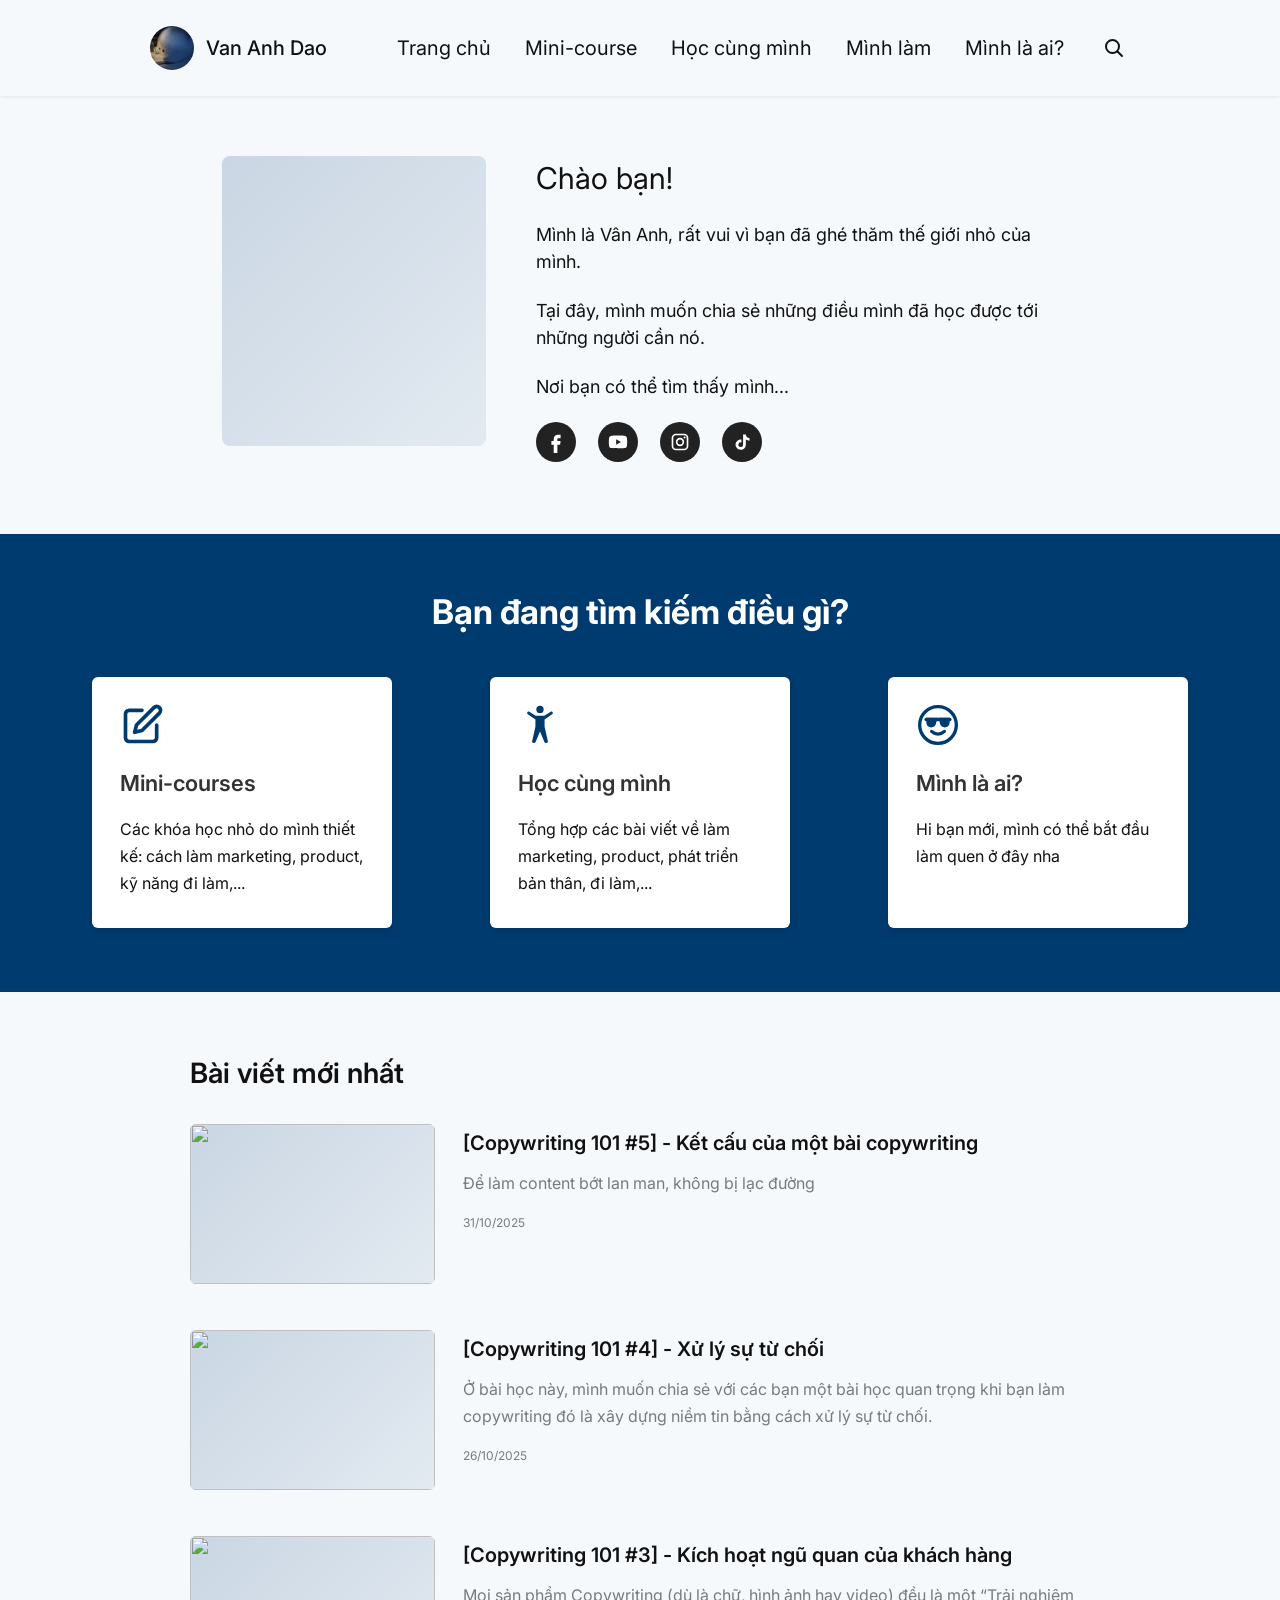
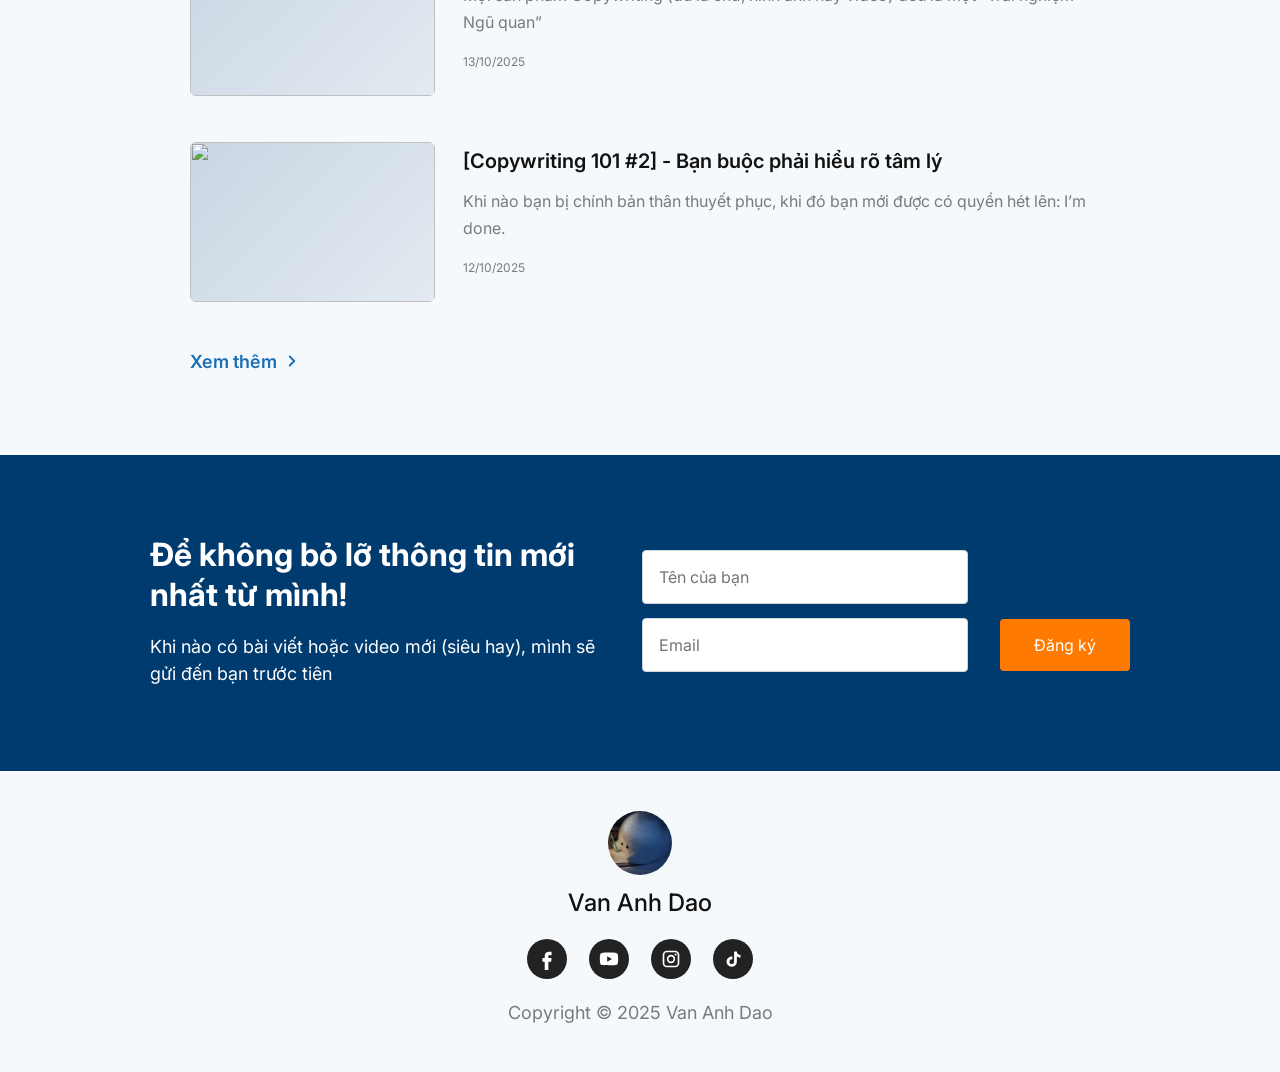
==== index.html @ e07b4c7d "Gắn link Facebook, YouTube, Instagram, TikTok Co-Authored-By: Claude Opus 5.5 <noreply@anthropic.com" ====
<!DOCTYPE html>
<html lang="vi">
<head>
  <meta charset="UTF-8">
  <meta name="viewport" content="width=device-width, initial-scale=1.0">
  <title>Van Anh Dao | Marketing, Product &amp; Copywriting</title>
  <meta name="description" content="Blog của Vân Anh: chia sẻ những điều mình học được về marketing, product, copywriting và phát triển bản thân.">
  <meta name="author" content="Van Anh Dao">
  <link rel="canonical" href="https://vananh2002.vercel.app/">

  <meta property="og:type" content="website">
  <meta property="og:locale" content="vi_VN">
  <meta property="og:site_name" content="Vân Anh">
  <meta property="og:title" content="Van Anh Dao | Marketing, Product &amp; Copywriting">
  <meta property="og:description" content="Blog của Vân Anh: chia sẻ những điều mình học được về marketing, product, copywriting và phát triển bản thân.">
  <meta property="og:url" content="https://vananh2002.vercel.app/">

  <link rel="icon" type="image/png" href="images/favicon.png">
  <link rel="apple-touch-icon" href="images/apple-touch-icon.png">
  <link rel="preconnect" href="https://fonts.googleapis.com">
  <link rel="preconnect" href="https://fonts.gstatic.com" crossorigin>
  <link href="https://fonts.googleapis.com/css2?family=Inter:wght@400;500;600;700&display=swap" rel="stylesheet">
  <link rel="stylesheet" href="styles.css">
  <style>
    /* ---------- Hero ---------- */
    .hero {
      display: flex;
      gap: 50px;
      align-items: flex-start;
      padding-top: 60px;
      padding-bottom: 72px;
    }
    .hero .avatar { flex: 0 0 264px; height: 290px; border-radius: 8px; }
    .hero h1 { font-size: 30px; font-weight: 400; margin: 0 0 20px; }
    .hero p { font-size: 18px; margin: 0 0 22px; max-width: 540px; }

    /* ---------- Bạn đang tìm kiếm điều gì? ---------- */
    .explore { background: var(--navy); color: #fff; padding: 52px 0 64px; }
    .explore h2 { text-align: center; font-size: 34px; font-weight: 700; margin: 0 0 40px; }
    .explore .container { max-width: 1440px; padding: 0 92px; }
    .cards { display: grid; grid-template-columns: repeat(3, 1fr); gap: 98px; }
    .card {
      background: var(--white);
      color: var(--text);
      border-radius: 6px;
      padding: 26px 28px 30px;
      box-shadow: 0 2px 8px rgba(0, 0, 0, 0.15);
      transition: transform 0.2s, box-shadow 0.2s;
    }
    .card:hover { transform: translateY(-4px); box-shadow: 0 8px 20px rgba(0, 0, 0, 0.25); }
    .card svg { color: var(--navy); }
    .card h3 { font-size: 22px; font-weight: 600; margin: 14px 0 16px; color: #333; }
    .card p { font-size: 16px; line-height: 1.7; margin: 0; }

    /* ---------- Bài viết mới nhất ---------- */
    .posts { padding: 60px 0 80px; }
    .posts h2 { font-size: 28px; font-weight: 600; margin: 0 0 30px; }

    @media (max-width: 1100px) {
      .explore .container { padding: 0 32px; }
      .cards { gap: 28px; }
    }
    @media (max-width: 860px) {
      .hero { flex-direction: column; gap: 28px; padding-top: 36px; }
      .hero .avatar { flex: none; width: 100%; max-width: 320px; height: 340px; }
      .cards { grid-template-columns: 1fr; }
      .explore h2 { font-size: 26px; }
    }
    @media (max-width: 480px) {
      .explore .container { padding-left: 16px; padding-right: 16px; }
    }
  </style>
</head>
<body>
  <!-- Icon dùng chung -->
  <svg width="0" height="0" style="position:absolute" aria-hidden="true">
    <symbol id="i-facebook" viewBox="0 0 24 24"><path fill="currentColor" d="M14 8h3V4h-3c-2.8 0-4.5 1.8-4.5 4.6V11H7v4h2.5v9h4v-9h3l.5-4h-3.5V8.8c0-.5.3-.8.5-.8z"/></symbol>
    <symbol id="i-youtube" viewBox="0 0 24 24"><path fill="currentColor" d="M21.6 7.2a2.5 2.5 0 0 0-1.8-1.8C18.2 5 12 5 12 5s-6.2 0-7.8.4A2.5 2.5 0 0 0 2.4 7.2 26 26 0 0 0 2 12a26 26 0 0 0 .4 4.8 2.5 2.5 0 0 0 1.8 1.8C5.8 19 12 19 12 19s6.2 0 7.8-.4a2.5 2.5 0 0 0 1.8-1.8A26 26 0 0 0 22 12a26 26 0 0 0-.4-4.8zM10 15V9l5.2 3L10 15z"/></symbol>
    <symbol id="i-instagram" viewBox="0 0 24 24"><path fill="none" stroke="currentColor" stroke-width="2" d="M7 3h10a4 4 0 0 1 4 4v10a4 4 0 0 1-4 4H7a4 4 0 0 1-4-4V7a4 4 0 0 1 4-4z"/><circle cx="12" cy="12" r="4" fill="none" stroke="currentColor" stroke-width="2"/><circle cx="17.5" cy="6.5" r="1.2" fill="currentColor"/></symbol>
    <symbol id="i-tiktok" viewBox="0 0 24 24"><path fill="currentColor" d="M16.6 3h-3.3v12.2a2.8 2.8 0 1 1-2-2.7V9.1a6.2 6.2 0 1 0 5.3 6.1V9a7.8 7.8 0 0 0 4.4 1.4V7.1A4.4 4.4 0 0 1 16.6 3z"/></symbol>
  </svg>

  <header class="site-header">
    <div class="container wide">
      <a class="logo" href="/"><img src="images/logo.jpg" alt="" width="44" height="44">Van Anh Dao</a>
      <button class="icon-btn menu-btn" aria-label="Mở menu" aria-expanded="false" aria-controls="nav">
        <svg width="26" height="26" viewBox="0 0 24 24" fill="none" stroke="currentColor" stroke-width="2" stroke-linecap="round"><path d="M4 6h16M4 12h16M4 18h16"/></svg>
      </button>
      <nav class="nav" id="nav">
        <a href="/">Trang chủ</a>
        <a href="/mini-course">Mini-course</a>
        <a href="/hoc-cung-minh">Học cùng mình</a>
        <a href="/minh-lam">Mình làm</a>
        <a href="/gioi-thieu">Mình là ai?</a>
        <button class="icon-btn" aria-label="Tìm kiếm">
          <svg width="24" height="24" viewBox="0 0 24 24" fill="none" stroke="currentColor" stroke-width="2" stroke-linecap="round"><circle cx="10.5" cy="10.5" r="6.5"/><path d="m20 20-4.5-4.5"/></svg>
        </button>
      </nav>
    </div>
  </header>

  <main>
    <section class="hero narrow">
      <div class="avatar ph" role="img" aria-label="Ảnh Vân Anh"></div>
      <div>
        <h1>Chào bạn!</h1>
        <p>Mình là Vân Anh, rất vui vì bạn đã ghé thăm thế giới nhỏ của mình.</p>
        <p>Tại đây, mình muốn chia sẻ những điều mình đã học được tới những người cần nó.</p>
        <p>Nơi bạn có thể tìm thấy mình...</p>
        <div class="socials">
          <a href="https://www.facebook.com/va.storii/" target="_blank" rel="noopener" aria-label="Facebook"><svg width="22" height="22"><use href="#i-facebook"/></svg></a>
          <a href="https://www.youtube.com/@vanh.da0" target="_blank" rel="noopener" aria-label="YouTube"><svg width="22" height="22"><use href="#i-youtube"/></svg></a>
          <a href="https://www.instagram.com/va.storii/" target="_blank" rel="noopener" aria-label="Instagram"><svg width="20" height="20"><use href="#i-instagram"/></svg></a>
          <a href="https://www.tiktok.com/@va.storii" target="_blank" rel="noopener" aria-label="TikTok"><svg width="20" height="20"><use href="#i-tiktok"/></svg></a>
        </div>
      </div>
    </section>

    <section class="explore" id="bat-dau">
      <div class="container">
        <h2>Bạn đang tìm kiếm điều gì?</h2>
        <div class="cards">
          <a class="card reveal" href="/mini-course">
            <svg width="44" height="44" viewBox="0 0 24 24" fill="none" stroke="currentColor" stroke-width="2" stroke-linecap="round" stroke-linejoin="round"><path d="M12 4H5a2 2 0 0 0-2 2v13a2 2 0 0 0 2 2h13a2 2 0 0 0 2-2v-7"/><path d="M18.5 2.5a2.1 2.1 0 0 1 3 3L12 15l-4 1 1-4 9.5-9.5z"/></svg>
            <h3>Mini-courses</h3>
            <p>Các khóa học nhỏ do mình thiết kế: cách làm marketing, product, kỹ năng đi làm,...</p>
          </a>
          <a class="card reveal" href="/hoc-cung-minh">
            <svg width="44" height="44" viewBox="0 0 24 24" fill="currentColor"><circle cx="12" cy="3.5" r="2"/><path d="M5 5.5c0-.6.6-1 1.1-.7l3.6 2.2h4.6l3.6-2.2c.5-.3 1.1.1 1.1.7 0 .3-.1.5-.4.7L14.5 9v4l1.8 7.8a1 1 0 0 1-1.9.5L12 15.5l-2.4 5.8a1 1 0 0 1-1.9-.5L9.5 13V9L5.4 6.2a.8.8 0 0 1-.4-.7z"/></svg>
            <h3>Học cùng mình</h3>
            <p>Tổng hợp các bài viết về làm marketing, product, phát triển bản thân, đi làm,...</p>
          </a>
          <a class="card reveal" href="/gioi-thieu">
            <svg width="44" height="44" viewBox="0 0 24 24" fill="none" stroke="currentColor" stroke-width="1.8" stroke-linecap="round"><circle cx="12" cy="12" r="10"/><path d="M5.5 9h13"/><path fill="currentColor" d="M6.5 9h4l-.5 2.2a1.8 1.8 0 0 1-3.4 0L6.5 9zm7 0h4l-.1 2.2a1.8 1.8 0 0 1-3.4 0L13.5 9z"/><path d="M8.5 15.5a5 5 0 0 0 7 0"/></svg>
            <h3>Mình là ai?</h3>
            <p>Hi bạn mới, mình có thể bắt đầu làm quen ở đây nha</p>
          </a>
        </div>
      </div>
    </section>

    <section class="posts narrow" id="bai-viet">
      <h2>Bài viết mới nhất</h2>

      <div id="latest"></div>

      <a class="more" href="/hoc-cung-minh">
        Xem thêm
        <svg width="18" height="18" viewBox="0 0 24 24" fill="none" stroke="currentColor" stroke-width="2.5" stroke-linecap="round" stroke-linejoin="round"><path d="m9 6 6 6-6 6"/></svg>
      </a>
    </section>

    <section class="subscribe">
      <div class="container wide">
        <div>
          <h2>Để không bỏ lỡ thông tin mới nhất từ mình!</h2>
          <p>Khi nào có bài viết hoặc video mới (siêu hay), mình sẽ gửi đến bạn trước tiên</p>
        </div>
        <form>
          <input type="text" name="name" placeholder="Tên của bạn" aria-label="Tên của bạn" required>
          <input type="email" name="email" placeholder="Email" aria-label="Email" required>
          <button type="submit">Đăng ký</button>
        </form>
      </div>
    </section>
  </main>

  <footer class="site-footer">
    <a class="logo" href="/"><img src="images/logo.jpg" alt="" width="44" height="44">Van Anh Dao</a>
    <div class="socials">
      <a href="https://www.facebook.com/va.storii/" target="_blank" rel="noopener" aria-label="Facebook"><svg width="22" height="22"><use href="#i-facebook"/></svg></a>
      <a href="https://www.youtube.com/@vanh.da0" target="_blank" rel="noopener" aria-label="YouTube"><svg width="22" height="22"><use href="#i-youtube"/></svg></a>
      <a href="https://www.instagram.com/va.storii/" target="_blank" rel="noopener" aria-label="Instagram"><svg width="20" height="20"><use href="#i-instagram"/></svg></a>
      <a href="https://www.tiktok.com/@va.storii" target="_blank" rel="noopener" aria-label="TikTok"><svg width="20" height="20"><use href="#i-tiktok"/></svg></a>
    </div>
    <small>Copyright © 2025 Van Anh Dao</small>
  </footer>

  <script src="posts.js"></script>
  <script src="site.js"></script>
  <script>
    loadPosts().then((posts) => {
      document.getElementById('latest').innerHTML = latestPosts(posts).slice(0, 4).map(postItemHtml).join('');
      observeReveal();
    });
  </script>
</body>
</html>
---- styles.css ----
/* Phần dùng chung cho các trang theo thiết kế mới */
:root {
  --bg: #f6f9fc;
  --white: #fff;
  --navy: #003b6f;
  --text: #111;
  --muted: #7a7a7a;
  --link: #1a6fb5;
  --link-bg: #e3eef8;
  --orange: #ff7a00;
  --container: 1140px;
}

* { box-sizing: border-box; }
body {
  margin: 0;
  font-family: "Inter", system-ui, -apple-system, sans-serif;
  background: var(--bg);
  color: var(--text);
  line-height: 1.5;
}
a { color: inherit; text-decoration: none; }
img { display: block; max-width: 100%; }
.container { max-width: var(--container); margin: 0 auto; padding: 0 32px; }
.narrow { max-width: 900px; margin: 0 auto; padding: 0 32px; }
.wide { max-width: 1440px; margin: 0 auto; padding: 0 150px; }

/* Ảnh tạm: hiện nền xám khi bài chưa có ảnh */
.ph {
  background: linear-gradient(135deg, #c9d6e3, #e3eaf1);
  border-radius: 6px;
  overflow: hidden;
}
.ph img { width: 100%; height: 100%; object-fit: cover; }

/* ---------- Header ---------- */
.site-header {
  position: sticky;
  top: 0;
  z-index: 10;
  background: var(--bg);
  box-shadow: 0 1px 4px rgba(0, 0, 0, 0.08);
}
.site-header .container {
  display: flex;
  align-items: center;
  justify-content: space-between;
  height: 96px;
}
.logo { display: inline-flex; align-items: center; gap: 12px; font-size: 20px; font-weight: 500; }
.logo img { width: 44px; height: 44px; border-radius: 50%; object-fit: cover; }
.nav { display: flex; align-items: center; gap: 34px; font-size: 20px; white-space: nowrap; }
.nav a { transition: color 0.2s; }
.nav a:hover { color: var(--link); }
.icon-btn {
  display: inline-flex;
  background: none;
  border: 0;
  padding: 4px;
  cursor: pointer;
  color: inherit;
}
.menu-btn { display: none; }

/* ---------- Mạng xã hội ---------- */
.socials { display: flex; gap: 22px; }
.socials a {
  width: 40px;
  height: 40px;
  border-radius: 50%;
  background: #222;
  color: #fff;
  display: inline-flex;
  align-items: center;
  justify-content: center;
  transition: background 0.2s, transform 0.2s;
}
.socials a:hover { background: var(--navy); transform: translateY(-2px); }

/* ---------- Danh sách bài viết ---------- */
.post { display: flex; gap: 28px; margin-bottom: 46px; }
.post .thumb { flex: 0 0 245px; height: 160px; border-radius: 6px; }
.post h3 { font-size: 20px; font-weight: 600; margin: 4px 0 12px; transition: color 0.2s; }
.post:hover h3 { color: var(--link); }
.post p { color: var(--muted); font-size: 16px; line-height: 1.7; margin: 0 0 12px; }
.post time { color: var(--muted); font-size: 12px; }
.empty { color: var(--muted); }
.more {
  display: inline-flex;
  align-items: center;
  gap: 6px;
  color: var(--link);
  font-size: 18px;
  font-weight: 600;
  background: none;
  border: 0;
  padding: 0;
  font-family: inherit;
  cursor: pointer;
}
.more[hidden] { display: none; }
.more svg { transition: transform 0.2s; }
.more:hover svg { transform: translateX(4px); }

/* ---------- Tab ---------- */
.tabs { display: flex; flex-wrap: wrap; gap: 6px; }
.tab {
  font: inherit;
  font-size: 18px;
  font-weight: 500;
  color: var(--muted);
  background: none;
  border: 0;
  border-radius: 4px;
  padding: 4px 14px;
  cursor: pointer;
  transition: color 0.2s, background 0.2s;
}
.tab:hover { color: var(--link); }
.tab[aria-selected="true"] { color: var(--link); background: var(--link-bg); }

/* ---------- Khung nội dung trắng (giới thiệu, bài viết) ---------- */
.paper {
  max-width: 816px;
  margin: 0 auto;
  background: var(--white);
  border-radius: 8px;
  box-shadow: 0 2px 8px rgba(0, 0, 0, 0.12);
  padding: 52px 56px 56px;
  font-size: 18px;
  line-height: 1.78;
}
.paper p { margin: 0 0 32px; }
.paper > :last-child { margin-bottom: 0; }
.paper ul, .paper ol { margin: 0 0 32px; padding-left: 28px; }
.paper a { text-decoration: underline; text-underline-offset: 3px; transition: color 0.2s; }
.paper a:hover { color: var(--link); }

.emoji { display: inline-block; animation: bounce 1.8s ease-in-out infinite; transform-origin: 50% 100%; }
@keyframes bounce {
  0%, 100% { transform: translateY(0) rotate(0); }
  25% { transform: translateY(-6px) rotate(-10deg); }
  50% { transform: translateY(0) rotate(0); }
  75% { transform: translateY(-3px) rotate(10deg); }
}

/* ---------- Đăng ký nhận tin ---------- */
.subscribe { background: var(--navy); color: #fff; padding: 80px 0 84px; }
.subscribe .container {
  display: flex;
  justify-content: space-between;
  align-items: center;
  gap: 40px;
}
.subscribe h2 { font-size: 32px; font-weight: 700; line-height: 1.25; margin: 0 0 18px; max-width: 460px; }
.subscribe p { font-size: 18px; margin: 0; max-width: 460px; }
.subscribe form {
  flex-shrink: 0;
  display: grid;
  grid-template-columns: 326px auto;
  gap: 14px 32px;
  align-items: center;
}
.subscribe input {
  font: inherit;
  font-size: 16px;
  padding: 14px 16px;
  border: 1px solid #cdd5dd;
  border-radius: 4px;
  background: var(--white);
  grid-column: 1;
}
.subscribe button {
  grid-column: 2;
  grid-row: 2;
  font: inherit;
  font-size: 16px;
  color: #fff;
  background: var(--orange);
  border: 0;
  border-radius: 4px;
  padding: 14px 34px;
  cursor: pointer;
  transition: filter 0.2s;
}
.subscribe button:hover { filter: brightness(1.08); }

/* ---------- Footer ---------- */
.site-footer { text-align: center; padding: 40px 0 46px; }
.site-footer .logo { flex-direction: column; gap: 10px; font-size: 24px; margin-bottom: 18px; }
.site-footer .logo img { width: 64px; height: 64px; }
.site-footer .socials { justify-content: center; margin-bottom: 20px; }
.site-footer small { color: var(--muted); font-size: 18px; }

/* ---------- Responsive ---------- */
@media (max-width: 1100px) {
  .wide { padding: 0 32px; }
}
@media (max-width: 860px) {
  .site-header .container { height: 68px; }
  .site-header .logo img { width: 36px; height: 36px; }
  .menu-btn { display: inline-flex; }
  .nav {
    display: none;
    position: absolute;
    top: 68px;
    left: 0;
    right: 0;
    flex-direction: column;
    align-items: flex-start;
    gap: 18px;
    padding: 20px 32px 28px;
    background: var(--bg);
    box-shadow: 0 6px 10px rgba(0, 0, 0, 0.08);
    font-size: 18px;
  }
  .nav.open { display: flex; }

  .post { flex-direction: column; gap: 14px; }
  .post .thumb { flex: none; width: 100%; height: auto; aspect-ratio: 245 / 160; }

  .subscribe .container { flex-direction: column; align-items: stretch; }
  .subscribe h2 { font-size: 26px; }
  .subscribe form { grid-template-columns: 1fr; }
  .subscribe button { grid-column: 1; grid-row: auto; }

  .paper { padding: 32px 24px; font-size: 16px; }
  .paper p, .paper ul, .paper ol { margin-bottom: 24px; }
}
@media (max-width: 480px) {
  .container, .narrow, .wide { padding-left: 16px; padding-right: 16px; }
  .nav { padding: 20px 16px 28px; }
}

/* Hiện dần khi cuộn tới */
.reveal { opacity: 0; transform: translateY(24px); transition: opacity 0.6s ease-out, transform 0.6s ease-out; }
.reveal.visible { opacity: 1; transform: none; }
@media (prefers-reduced-motion: reduce) {
  *, *::before, *::after { transition: none !important; }
  .reveal { opacity: 1; transform: none; }
  .emoji { animation: none; }
}
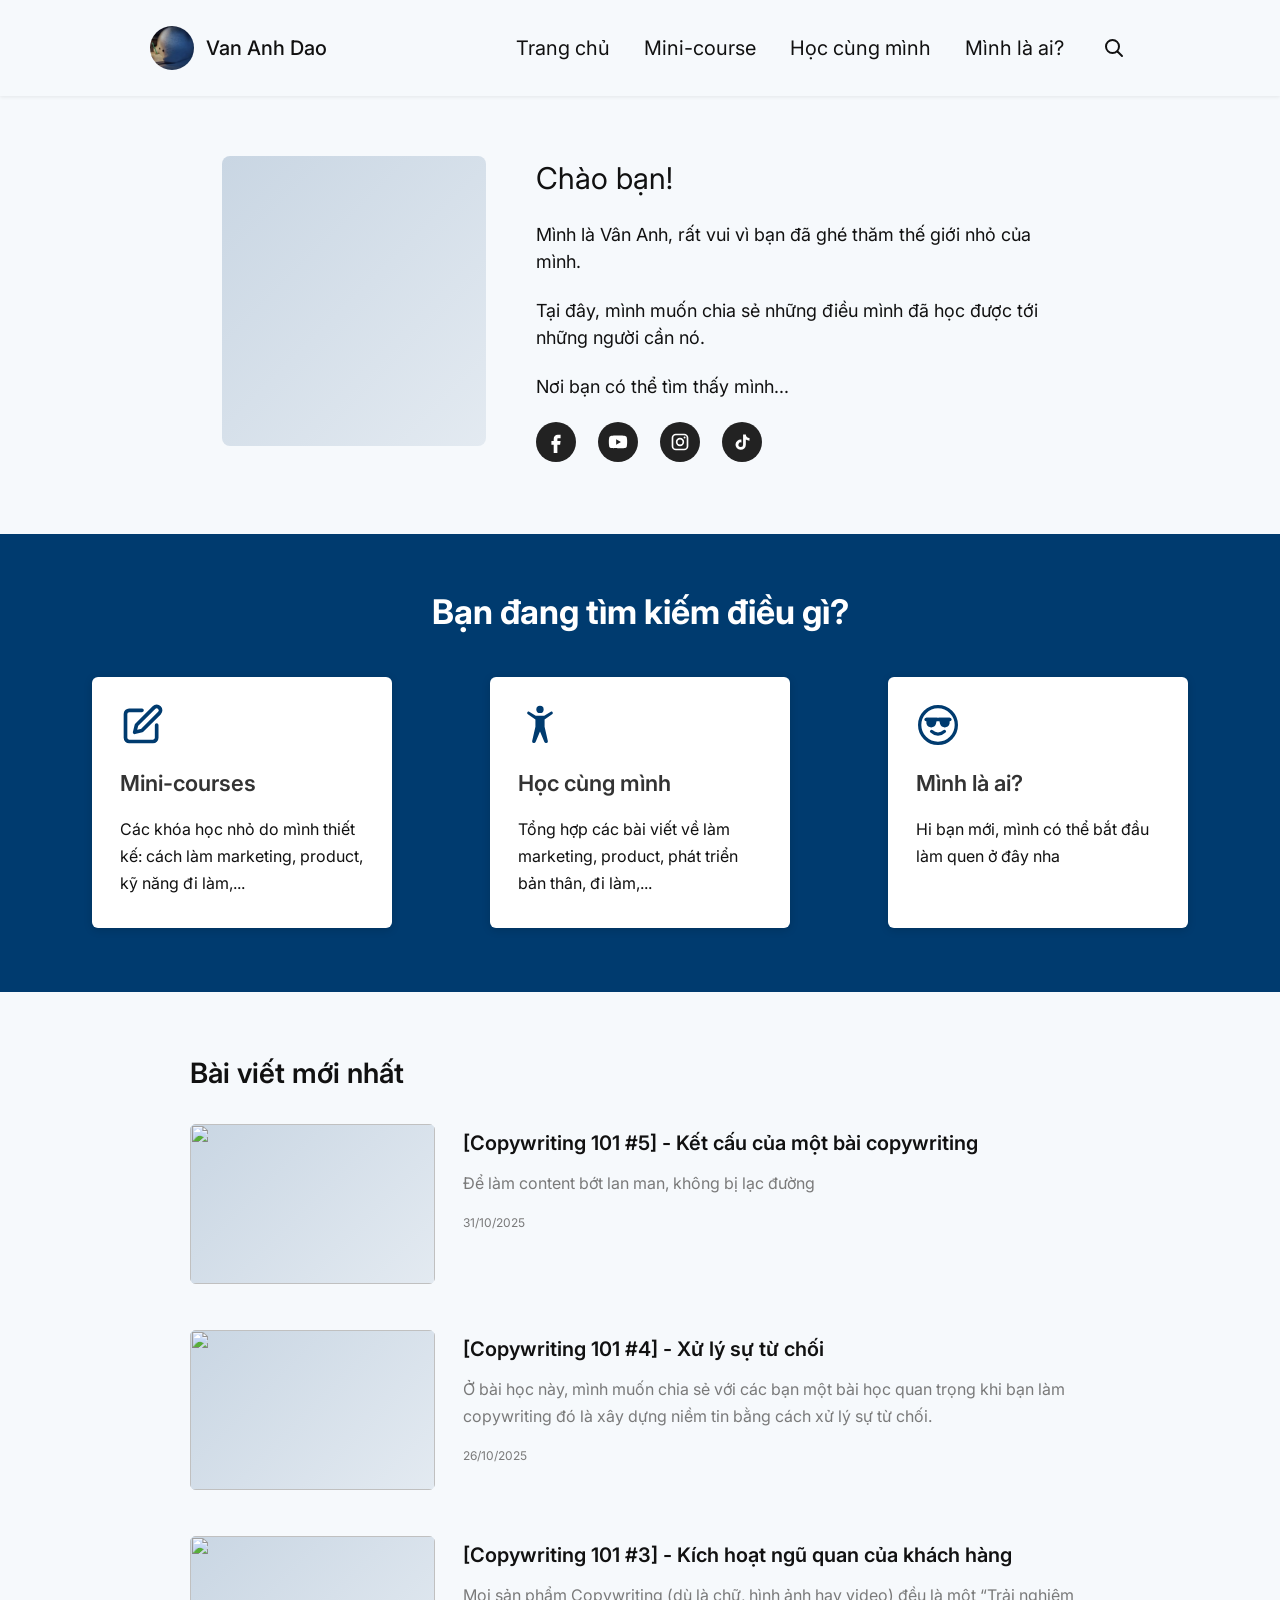
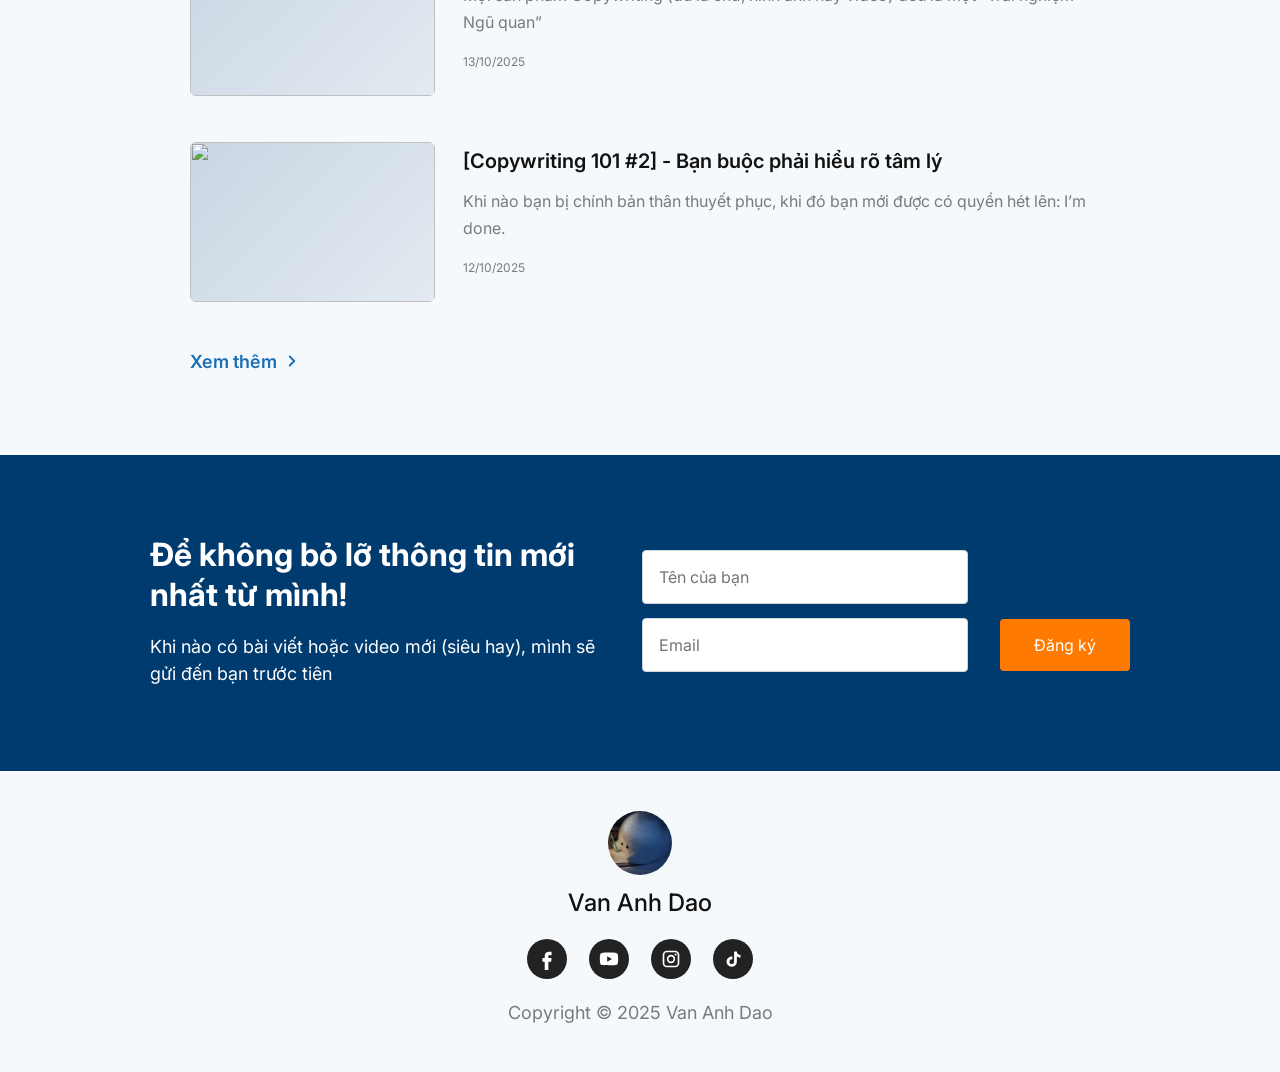
==== commit 3822d719: "Xoá trang Mình làm Bỏ mục khỏi menu và sitemap, /minh-lam chuyển về trang chủ.  Co-Authored-By: Clau" ====
--- a/index.html
+++ b/index.html
@@ -90,7 +90,6 @@
         <a href="/">Trang chủ</a>
         <a href="/mini-course">Mini-course</a>
         <a href="/hoc-cung-minh">Học cùng mình</a>
-        <a href="/minh-lam">Mình làm</a>
         <a href="/gioi-thieu">Mình là ai?</a>
         <button class="icon-btn" aria-label="Tìm kiếm">
           <svg width="24" height="24" viewBox="0 0 24 24" fill="none" stroke="currentColor" stroke-width="2" stroke-linecap="round"><circle cx="10.5" cy="10.5" r="6.5"/><path d="m20 20-4.5-4.5"/></svg>
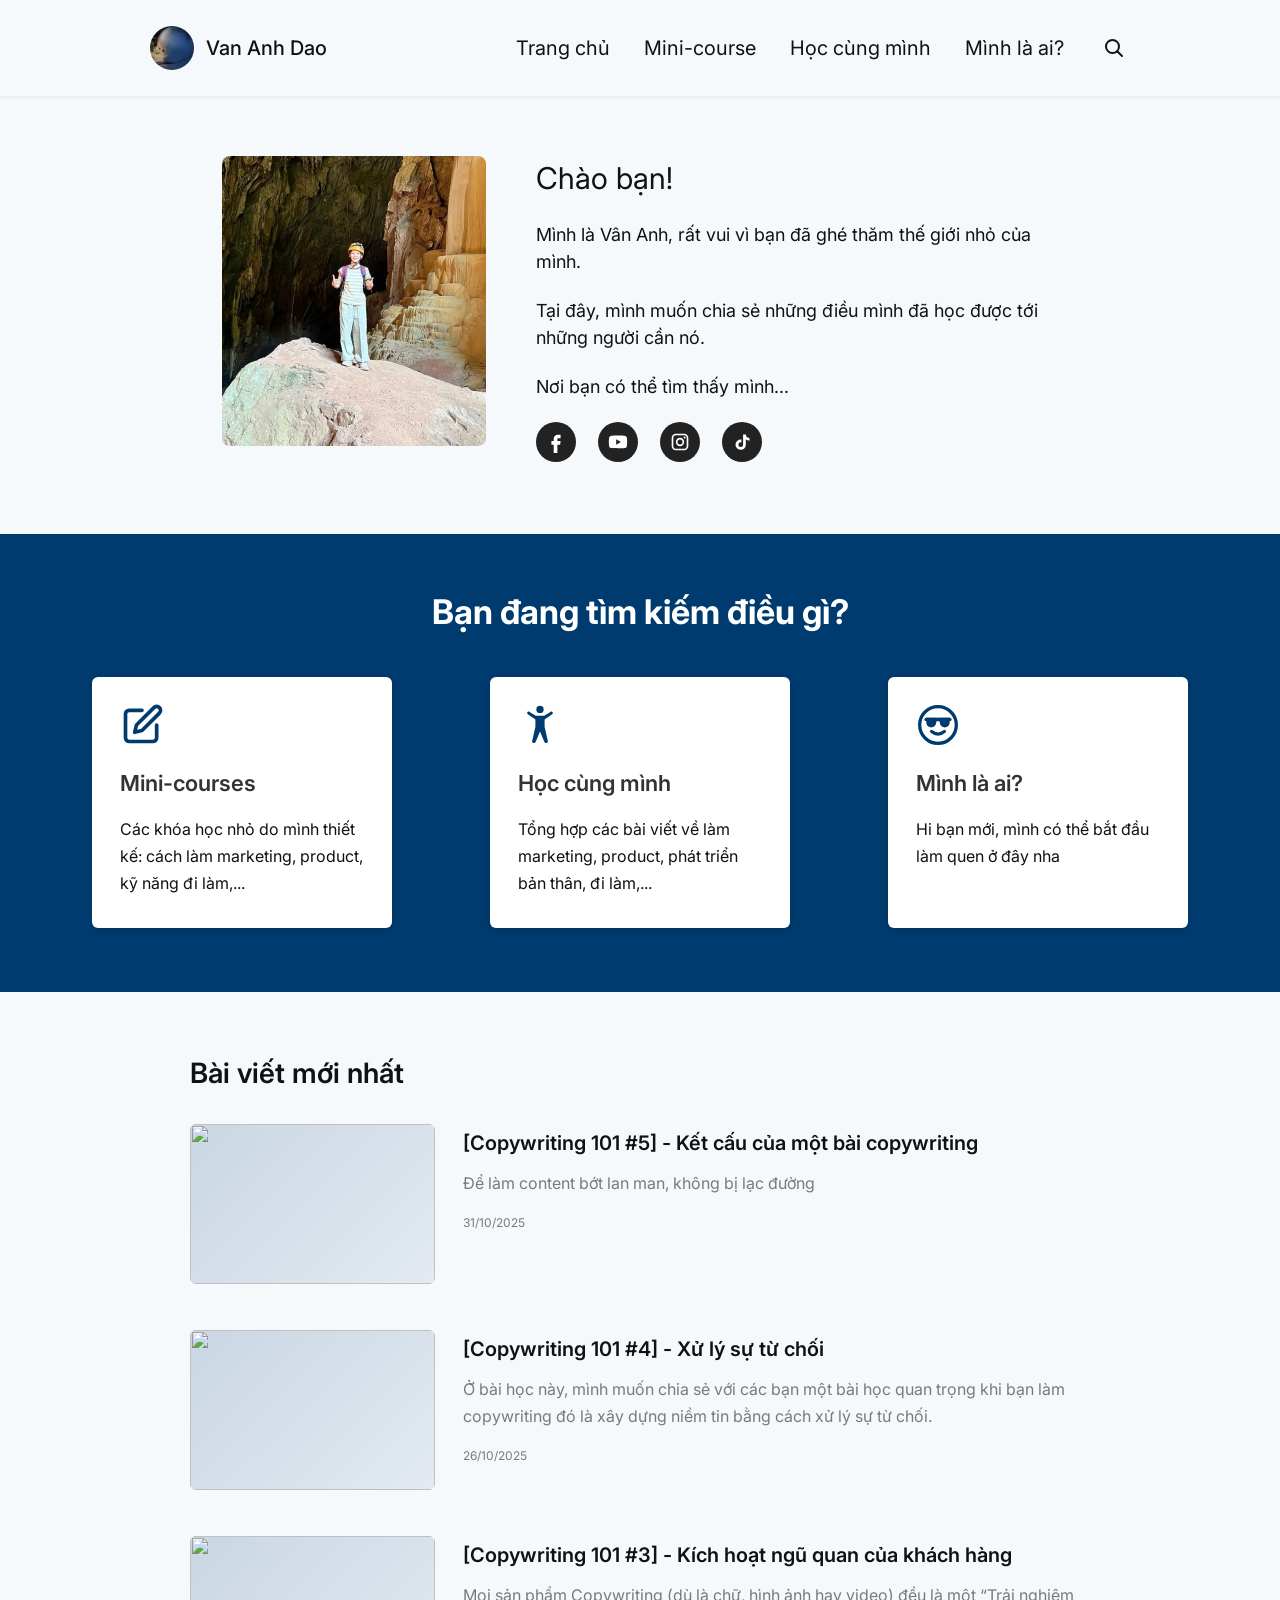
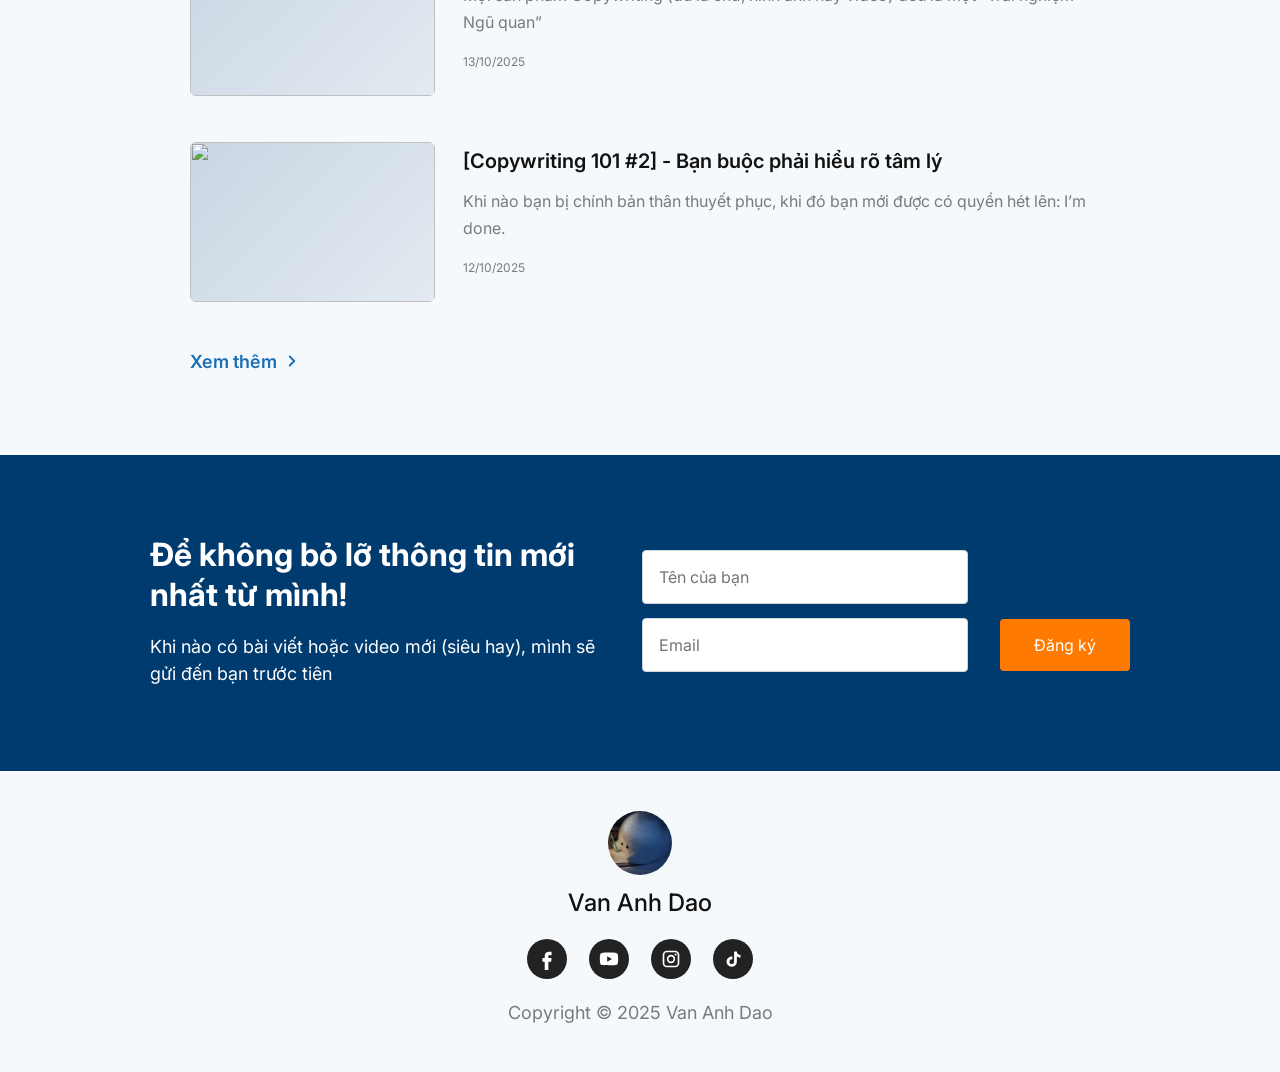
==== commit faf34b84: "Thêm ảnh của Vân Anh ở trang chủ và trang giới thiệu Co-Authored-By: Claude Opus 5.5 <noreply@anthro" ====
--- a/index.html
+++ b/index.html
@@ -100,7 +100,7 @@
 
   <main>
     <section class="hero narrow">
-      <div class="avatar ph" role="img" aria-label="Ảnh Vân Anh"></div>
+      <div class="avatar ph"><img src="images/van-anh.jpg" alt="Vân Anh trong một hang động, giơ ngón cái" width="528" height="580"></div>
       <div>
         <h1>Chào bạn!</h1>
         <p>Mình là Vân Anh, rất vui vì bạn đã ghé thăm thế giới nhỏ của mình.</p>
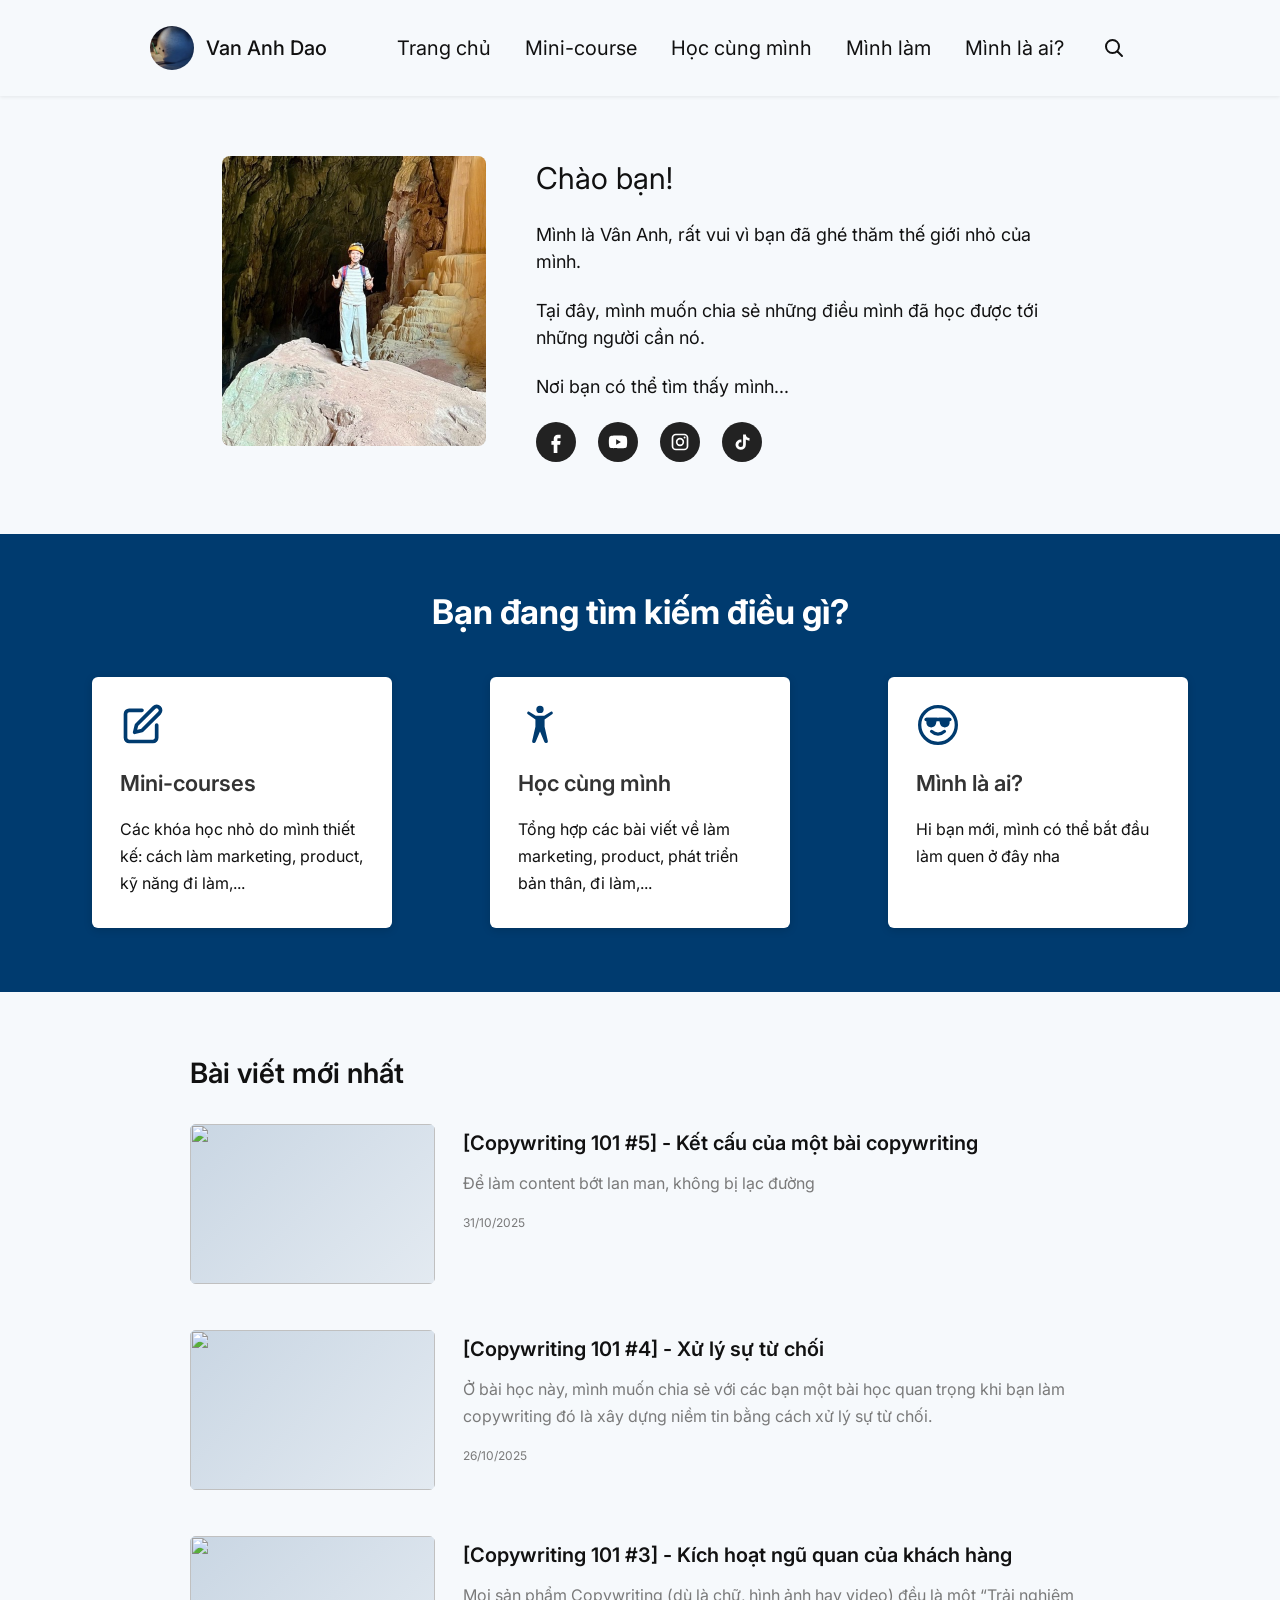
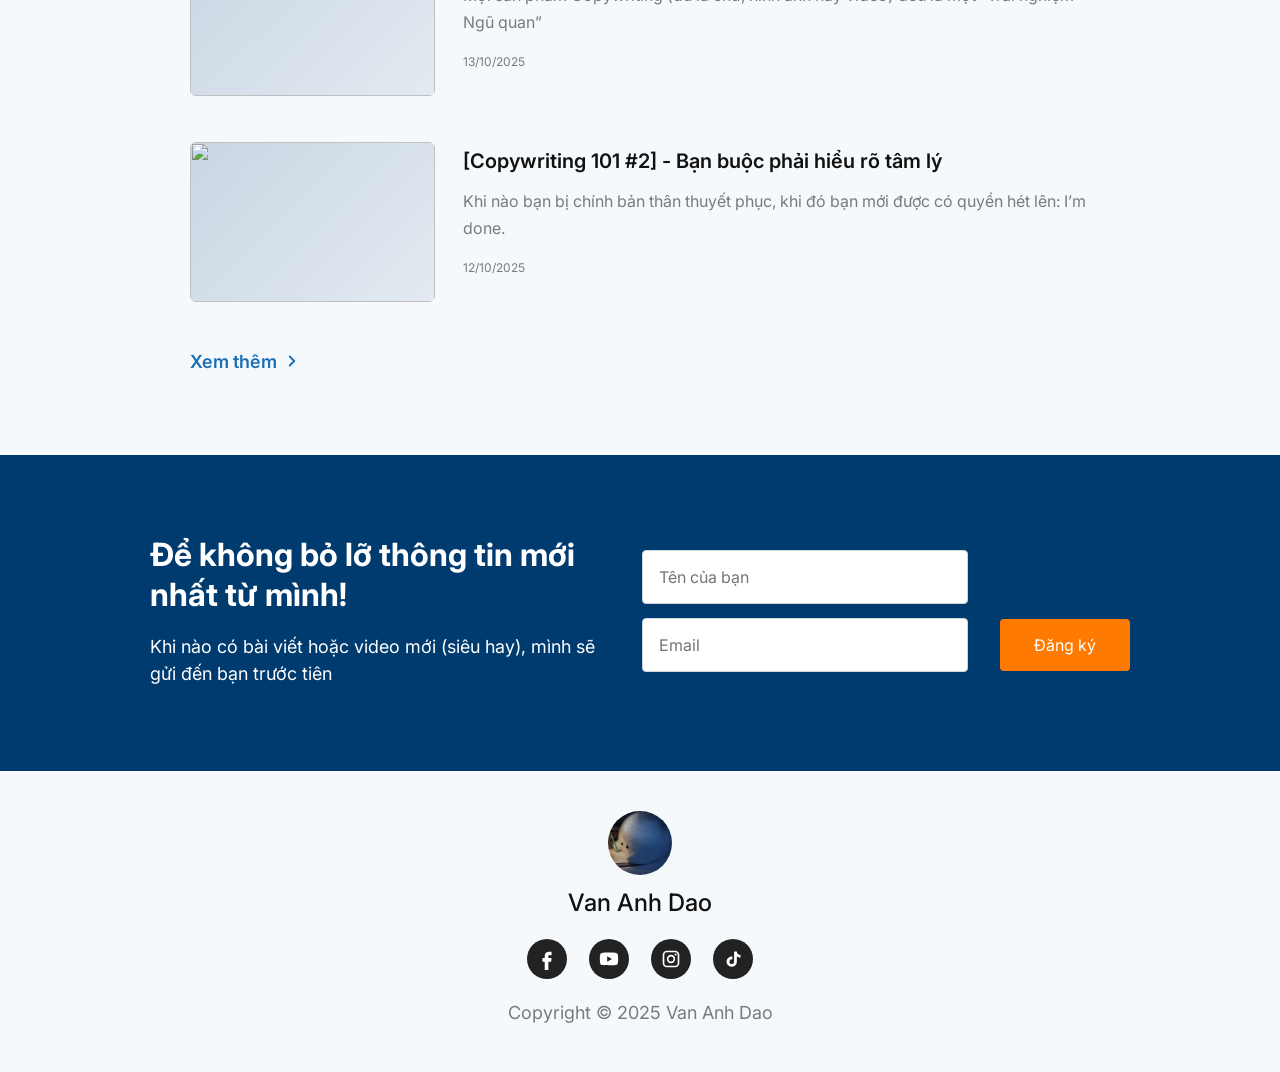
==== commit 9377545d: "Thêm lại trang Mình làm với các bài Goonam Vina; sửa Latest/Top - /minh-lam hiện các bài Substack có" ====
--- a/index.html
+++ b/index.html
@@ -90,6 +90,7 @@
         <a href="/">Trang chủ</a>
         <a href="/mini-course">Mini-course</a>
         <a href="/hoc-cung-minh">Học cùng mình</a>
+        <a href="/minh-lam">Mình làm</a>
         <a href="/gioi-thieu">Mình là ai?</a>
         <button class="icon-btn" aria-label="Tìm kiếm">
           <svg width="24" height="24" viewBox="0 0 24 24" fill="none" stroke="currentColor" stroke-width="2" stroke-linecap="round"><circle cx="10.5" cy="10.5" r="6.5"/><path d="m20 20-4.5-4.5"/></svg>
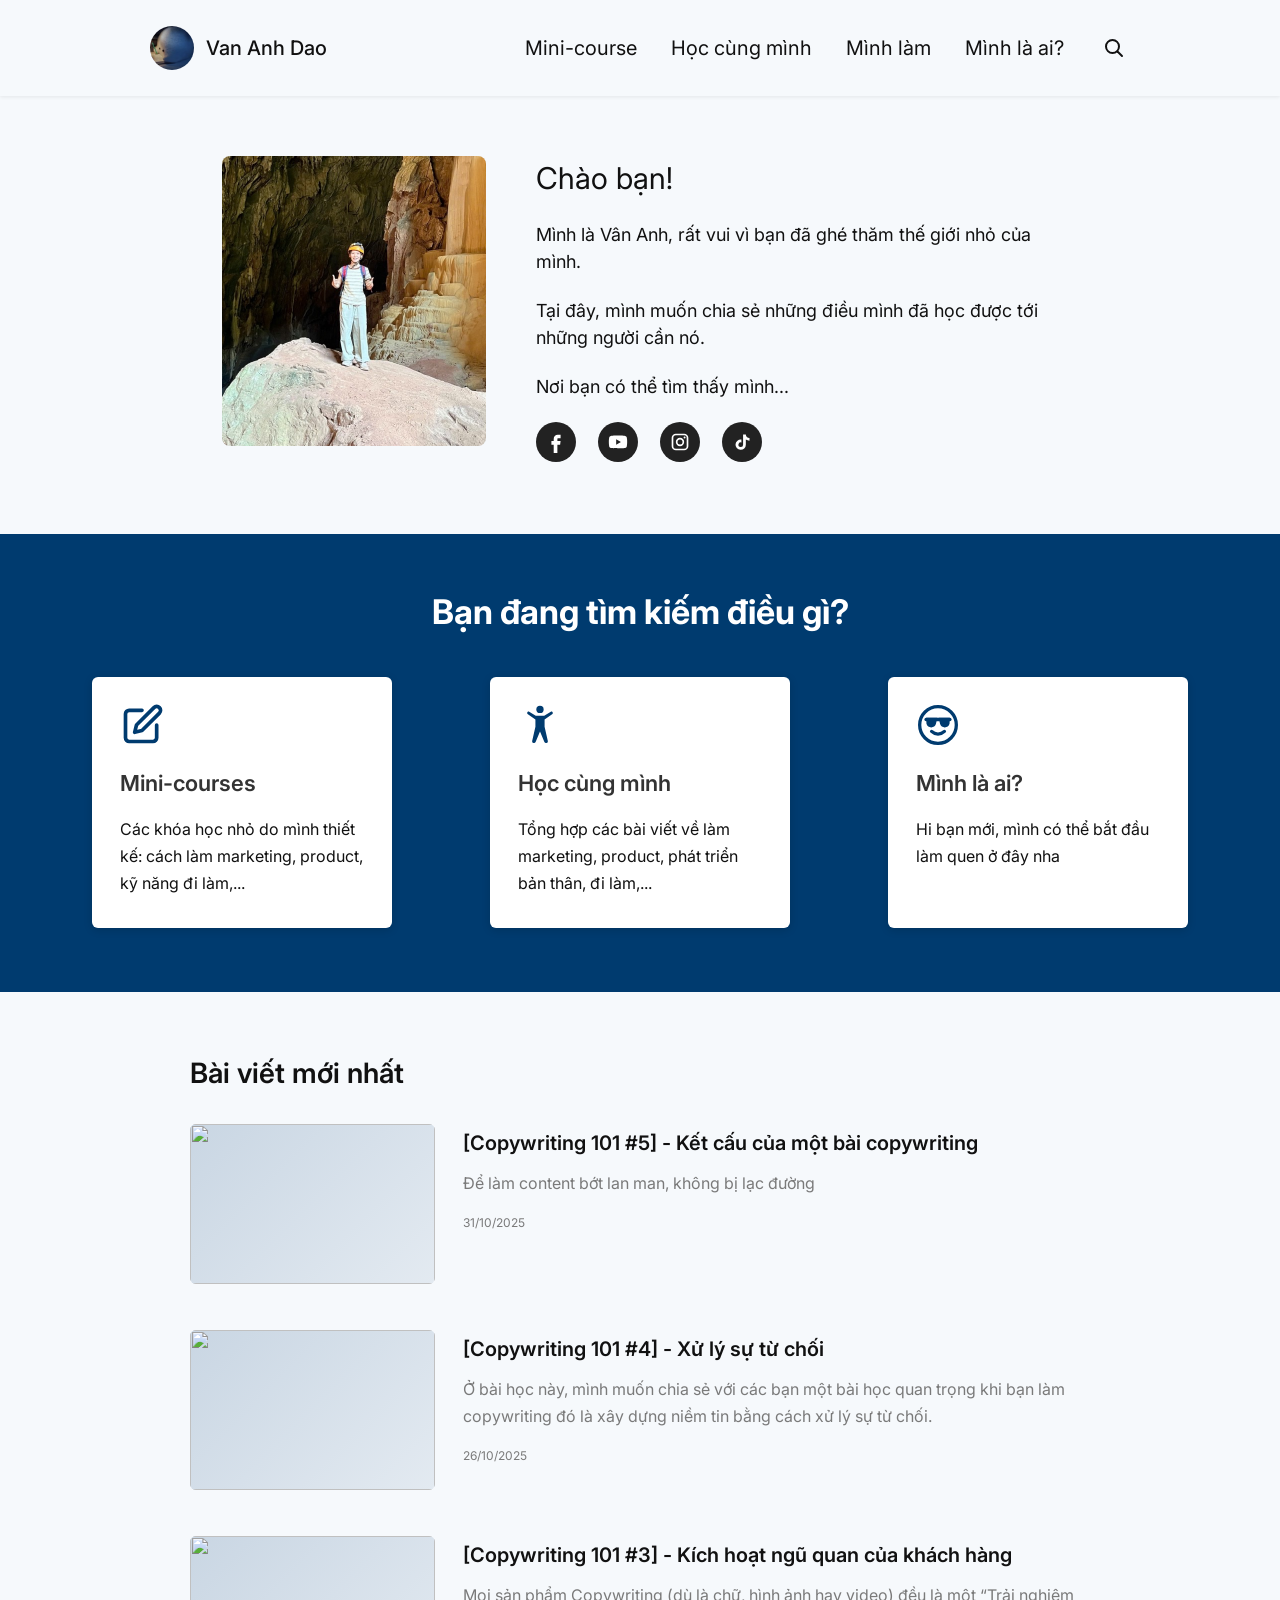
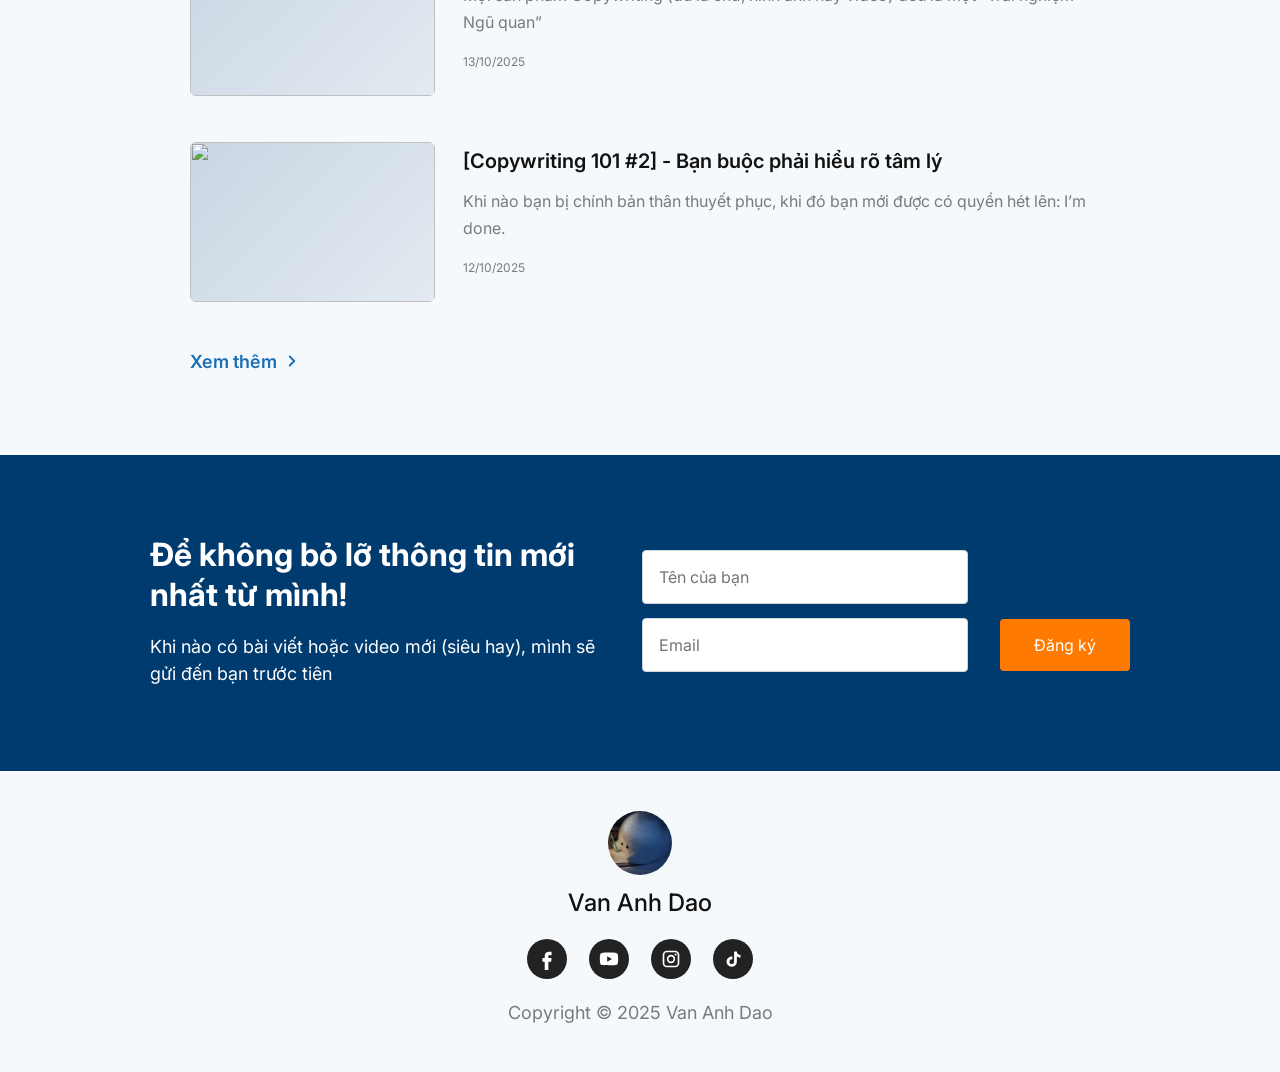
==== commit 8c1c93fd: "Bỏ mục Trang chủ khỏi menu, dùng logo để về trang chủ Co-Authored-By: Claude Opus 5.5 <noreply@anthr" ====
--- a/index.html
+++ b/index.html
@@ -87,7 +87,6 @@
         <svg width="26" height="26" viewBox="0 0 24 24" fill="none" stroke="currentColor" stroke-width="2" stroke-linecap="round"><path d="M4 6h16M4 12h16M4 18h16"/></svg>
       </button>
       <nav class="nav" id="nav">
-        <a href="/">Trang chủ</a>
         <a href="/mini-course">Mini-course</a>
         <a href="/hoc-cung-minh">Học cùng mình</a>
         <a href="/minh-lam">Mình làm</a>
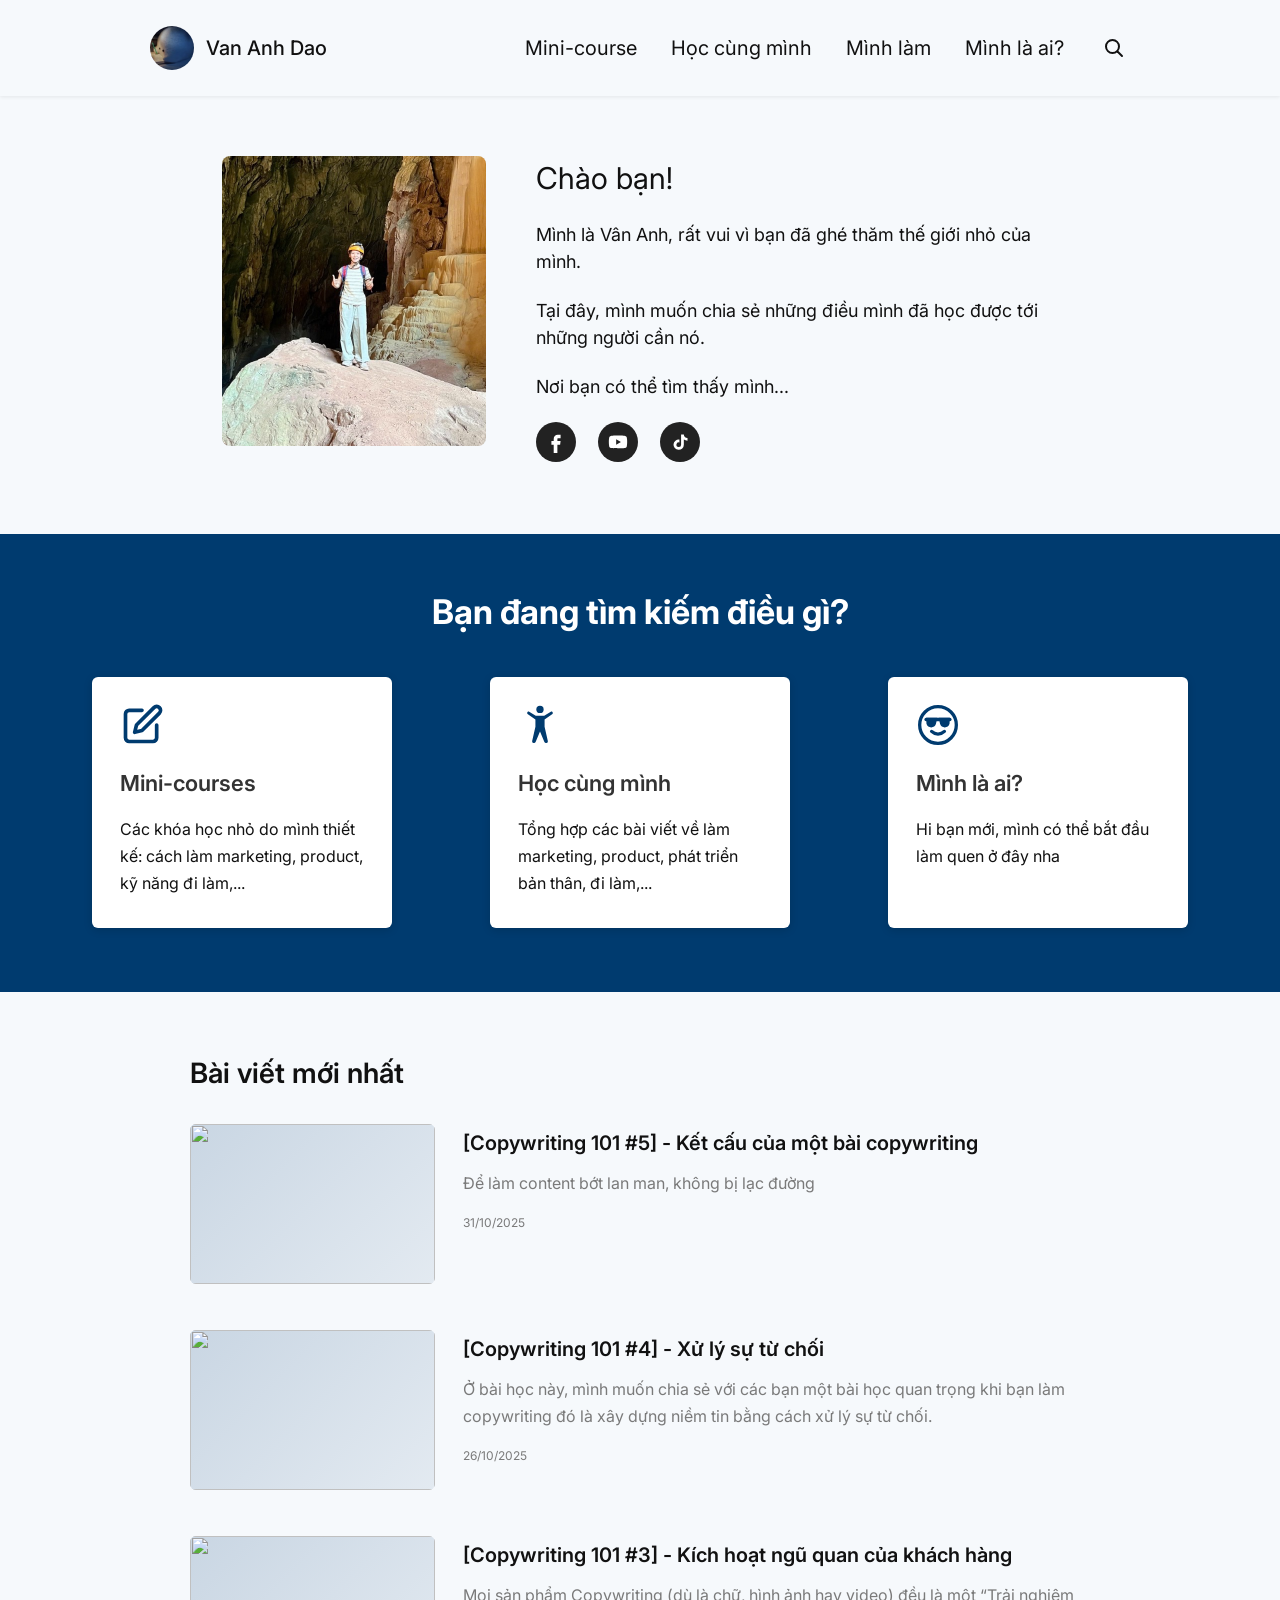
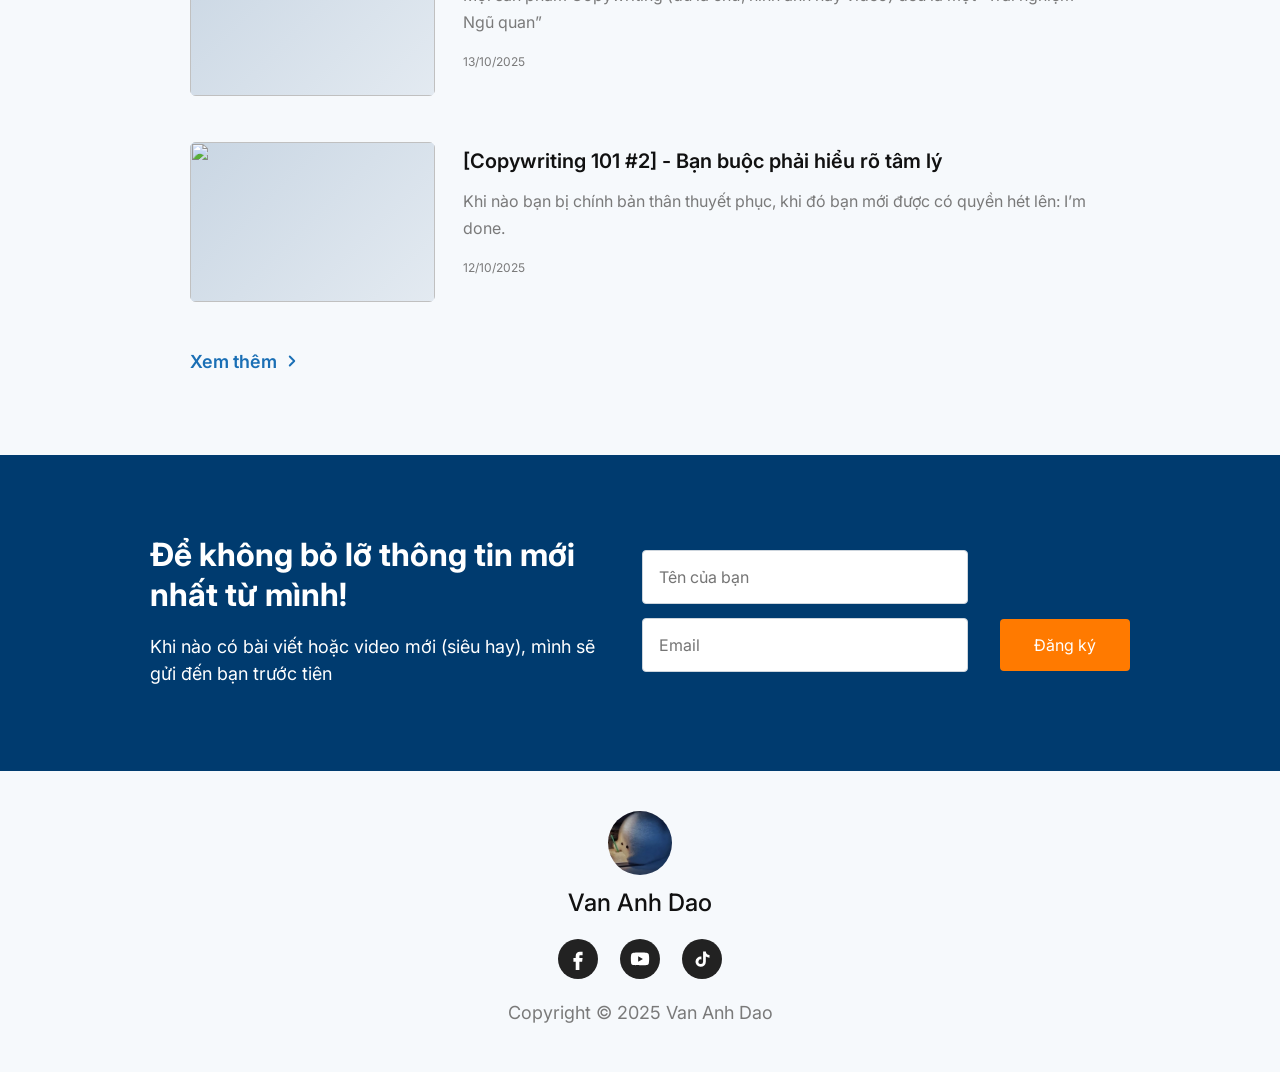
==== commit a635223c: "Xoá Instagram; tab Top xếp hạng mọi bài của chủ đề - Bỏ nút Instagram ở các trang - Học cùng mình: L" ====
--- a/index.html
+++ b/index.html
@@ -76,7 +76,6 @@
   <svg width="0" height="0" style="position:absolute" aria-hidden="true">
     <symbol id="i-facebook" viewBox="0 0 24 24"><path fill="currentColor" d="M14 8h3V4h-3c-2.8 0-4.5 1.8-4.5 4.6V11H7v4h2.5v9h4v-9h3l.5-4h-3.5V8.8c0-.5.3-.8.5-.8z"/></symbol>
     <symbol id="i-youtube" viewBox="0 0 24 24"><path fill="currentColor" d="M21.6 7.2a2.5 2.5 0 0 0-1.8-1.8C18.2 5 12 5 12 5s-6.2 0-7.8.4A2.5 2.5 0 0 0 2.4 7.2 26 26 0 0 0 2 12a26 26 0 0 0 .4 4.8 2.5 2.5 0 0 0 1.8 1.8C5.8 19 12 19 12 19s6.2 0 7.8-.4a2.5 2.5 0 0 0 1.8-1.8A26 26 0 0 0 22 12a26 26 0 0 0-.4-4.8zM10 15V9l5.2 3L10 15z"/></symbol>
-    <symbol id="i-instagram" viewBox="0 0 24 24"><path fill="none" stroke="currentColor" stroke-width="2" d="M7 3h10a4 4 0 0 1 4 4v10a4 4 0 0 1-4 4H7a4 4 0 0 1-4-4V7a4 4 0 0 1 4-4z"/><circle cx="12" cy="12" r="4" fill="none" stroke="currentColor" stroke-width="2"/><circle cx="17.5" cy="6.5" r="1.2" fill="currentColor"/></symbol>
     <symbol id="i-tiktok" viewBox="0 0 24 24"><path fill="currentColor" d="M16.6 3h-3.3v12.2a2.8 2.8 0 1 1-2-2.7V9.1a6.2 6.2 0 1 0 5.3 6.1V9a7.8 7.8 0 0 0 4.4 1.4V7.1A4.4 4.4 0 0 1 16.6 3z"/></symbol>
   </svg>
 
@@ -109,7 +108,6 @@
         <div class="socials">
           <a href="https://www.facebook.com/va.storii/" target="_blank" rel="noopener" aria-label="Facebook"><svg width="22" height="22"><use href="#i-facebook"/></svg></a>
           <a href="https://www.youtube.com/@vanh.da0" target="_blank" rel="noopener" aria-label="YouTube"><svg width="22" height="22"><use href="#i-youtube"/></svg></a>
-          <a href="https://www.instagram.com/va.storii/" target="_blank" rel="noopener" aria-label="Instagram"><svg width="20" height="20"><use href="#i-instagram"/></svg></a>
           <a href="https://www.tiktok.com/@va.storii" target="_blank" rel="noopener" aria-label="TikTok"><svg width="20" height="20"><use href="#i-tiktok"/></svg></a>
         </div>
       </div>
@@ -169,7 +167,6 @@
     <div class="socials">
       <a href="https://www.facebook.com/va.storii/" target="_blank" rel="noopener" aria-label="Facebook"><svg width="22" height="22"><use href="#i-facebook"/></svg></a>
       <a href="https://www.youtube.com/@vanh.da0" target="_blank" rel="noopener" aria-label="YouTube"><svg width="22" height="22"><use href="#i-youtube"/></svg></a>
-      <a href="https://www.instagram.com/va.storii/" target="_blank" rel="noopener" aria-label="Instagram"><svg width="20" height="20"><use href="#i-instagram"/></svg></a>
       <a href="https://www.tiktok.com/@va.storii" target="_blank" rel="noopener" aria-label="TikTok"><svg width="20" height="20"><use href="#i-tiktok"/></svg></a>
     </div>
     <small>Copyright © 2025 Van Anh Dao</small>
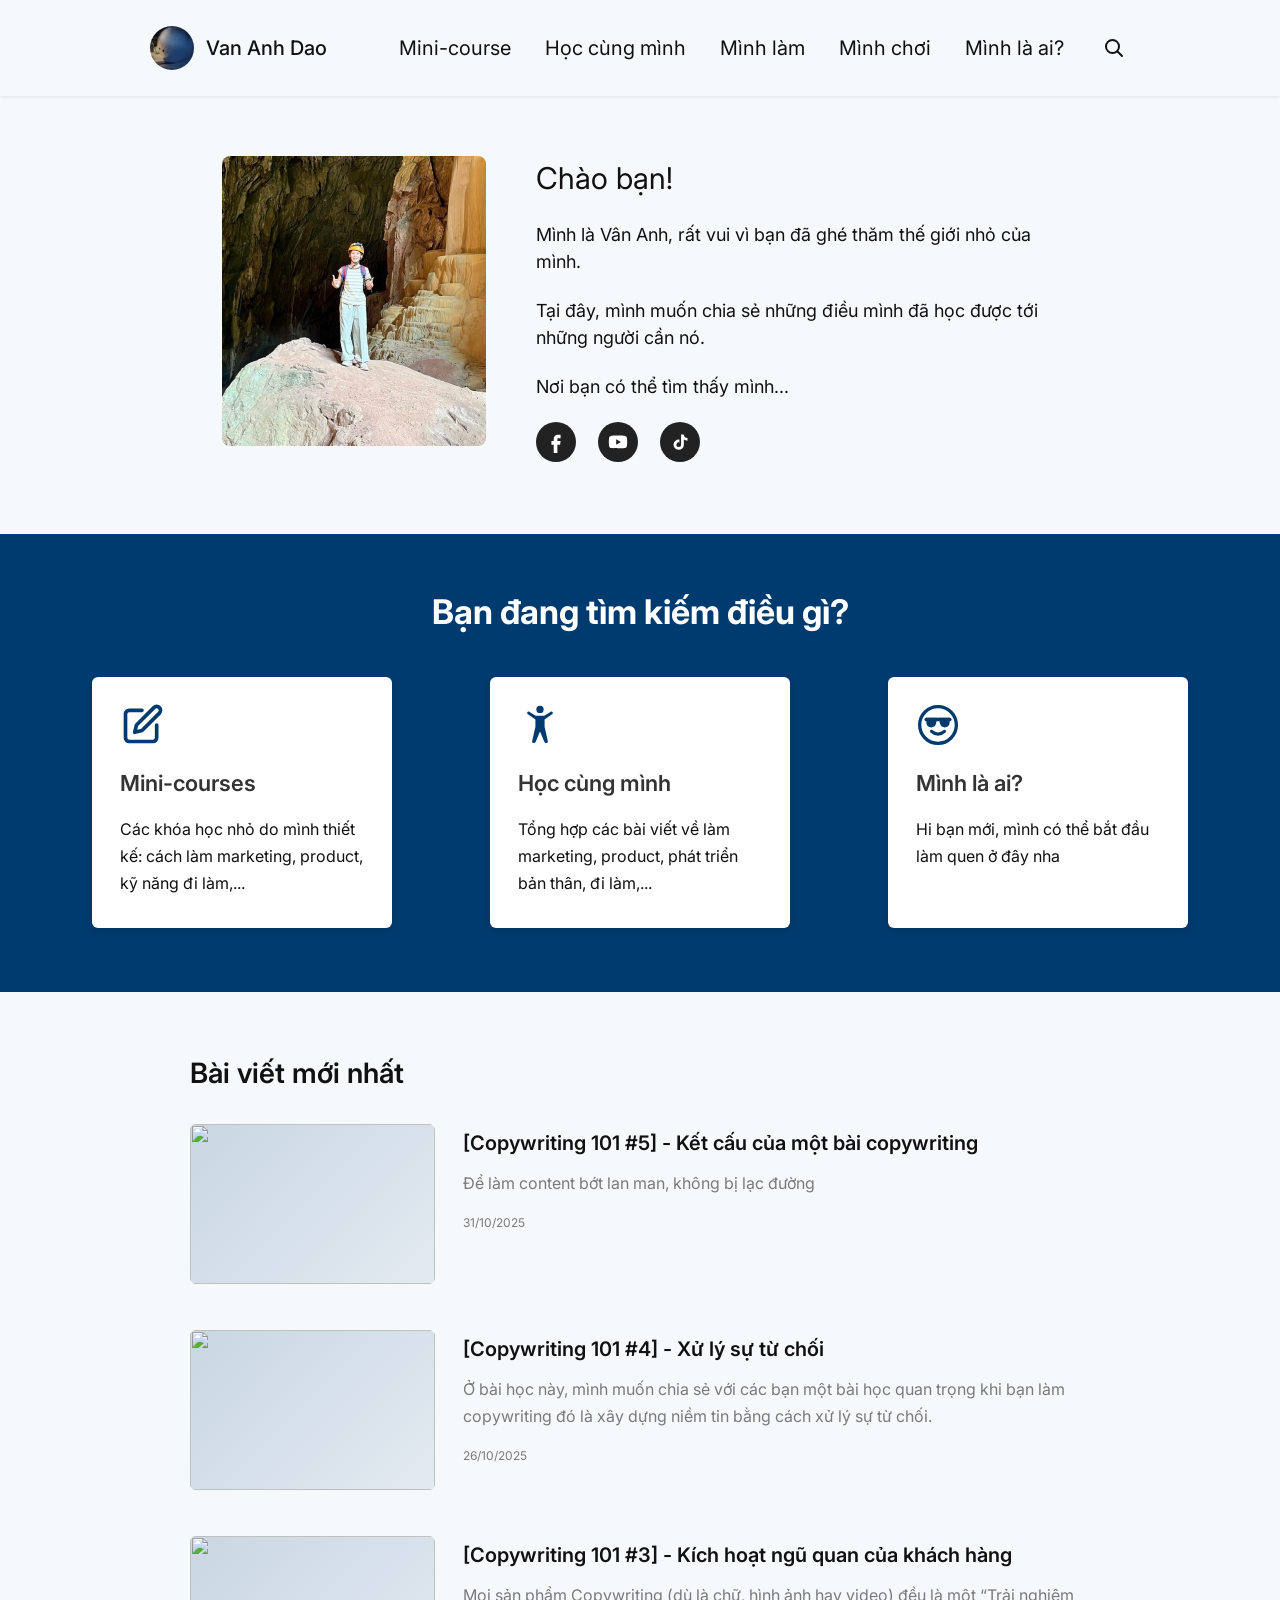
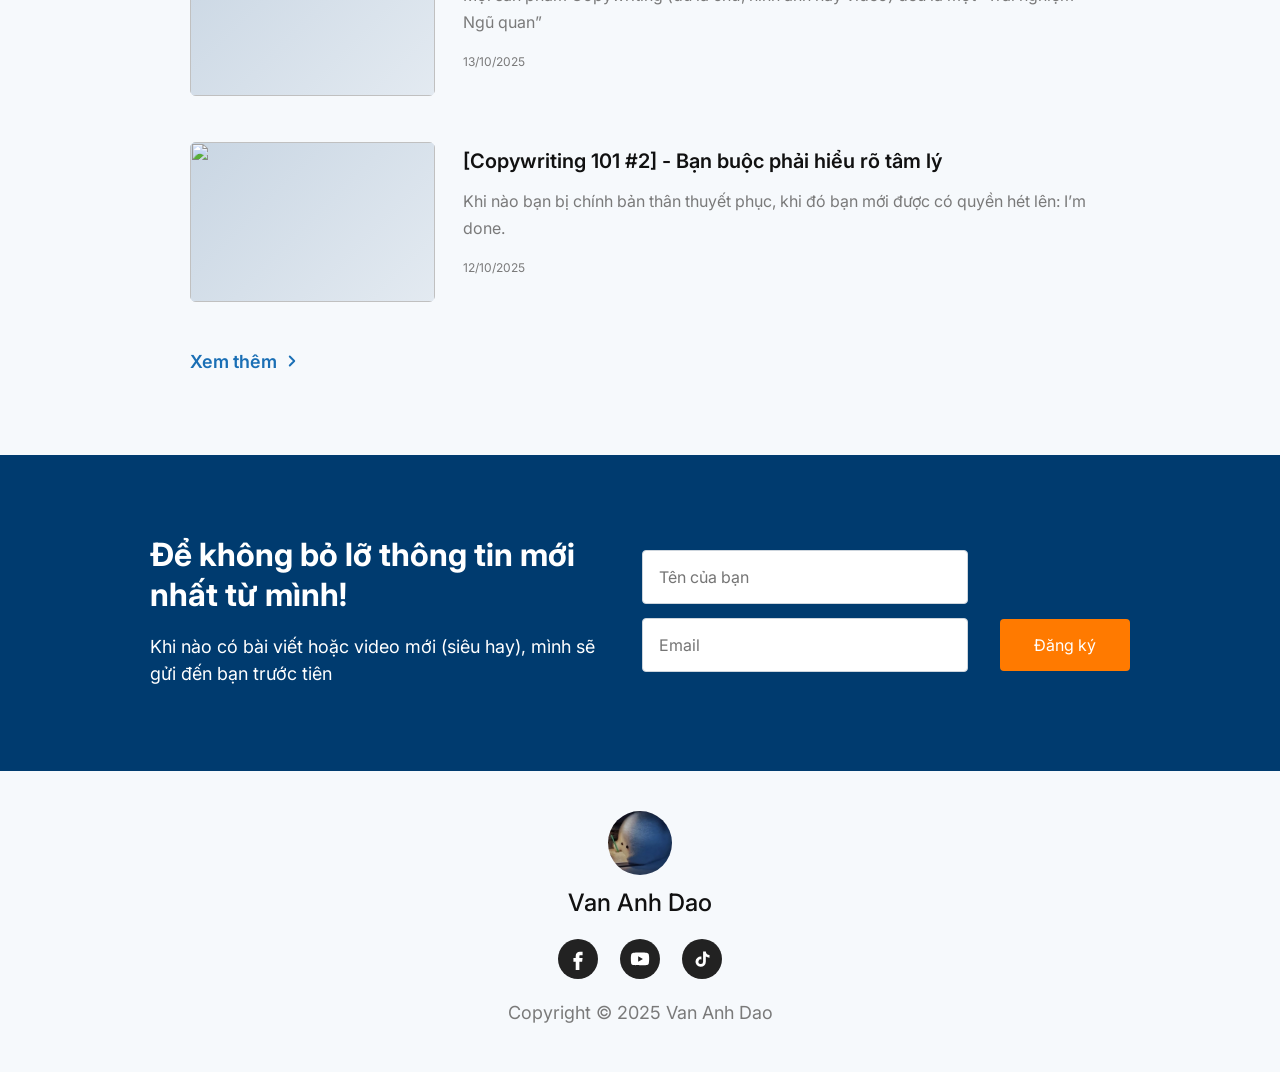
==== commit 3493fbab: "Thêm mục Mình chơi; ẩn bài dự án khỏi Học cùng mình - Menu có thêm Mình chơi (trang tạm để trống), m" ====
--- a/index.html
+++ b/index.html
@@ -89,6 +89,7 @@
         <a href="/mini-course">Mini-course</a>
         <a href="/hoc-cung-minh">Học cùng mình</a>
         <a href="/minh-lam">Mình làm</a>
+        <a href="/minh-choi">Mình chơi</a>
         <a href="/gioi-thieu">Mình là ai?</a>
         <button class="icon-btn" aria-label="Tìm kiếm">
           <svg width="24" height="24" viewBox="0 0 24 24" fill="none" stroke="currentColor" stroke-width="2" stroke-linecap="round"><circle cx="10.5" cy="10.5" r="6.5"/><path d="m20 20-4.5-4.5"/></svg>
--- a/styles.css
+++ b/styles.css
@@ -47,7 +47,7 @@
   justify-content: space-between;
   height: 96px;
 }
-.logo { display: inline-flex; align-items: center; gap: 12px; font-size: 20px; font-weight: 500; }
+.logo { display: inline-flex; white-space: nowrap; align-items: center; gap: 12px; font-size: 20px; font-weight: 500; }
 .logo img { width: 44px; height: 44px; border-radius: 50%; object-fit: cover; }
 .nav { display: flex; align-items: center; gap: 34px; font-size: 20px; white-space: nowrap; }
 .nav a { transition: color 0.2s; }
@@ -196,7 +196,8 @@
 @media (max-width: 1100px) {
   .wide { padding: 0 32px; }
 }
-@media (max-width: 860px) {
+/* Menu thu thành nút ☰ khi không đủ chỗ cho cả hàng */
+@media (max-width: 1060px) {
   .site-header .container { height: 68px; }
   .site-header .logo img { width: 36px; height: 36px; }
   .menu-btn { display: inline-flex; }
@@ -215,6 +216,8 @@
     font-size: 18px;
   }
   .nav.open { display: flex; }
+}
+@media (max-width: 860px) {
 
   .post { flex-direction: column; gap: 14px; }
   .post .thumb { flex: none; width: 100%; height: auto; aspect-ratio: 245 / 160; }
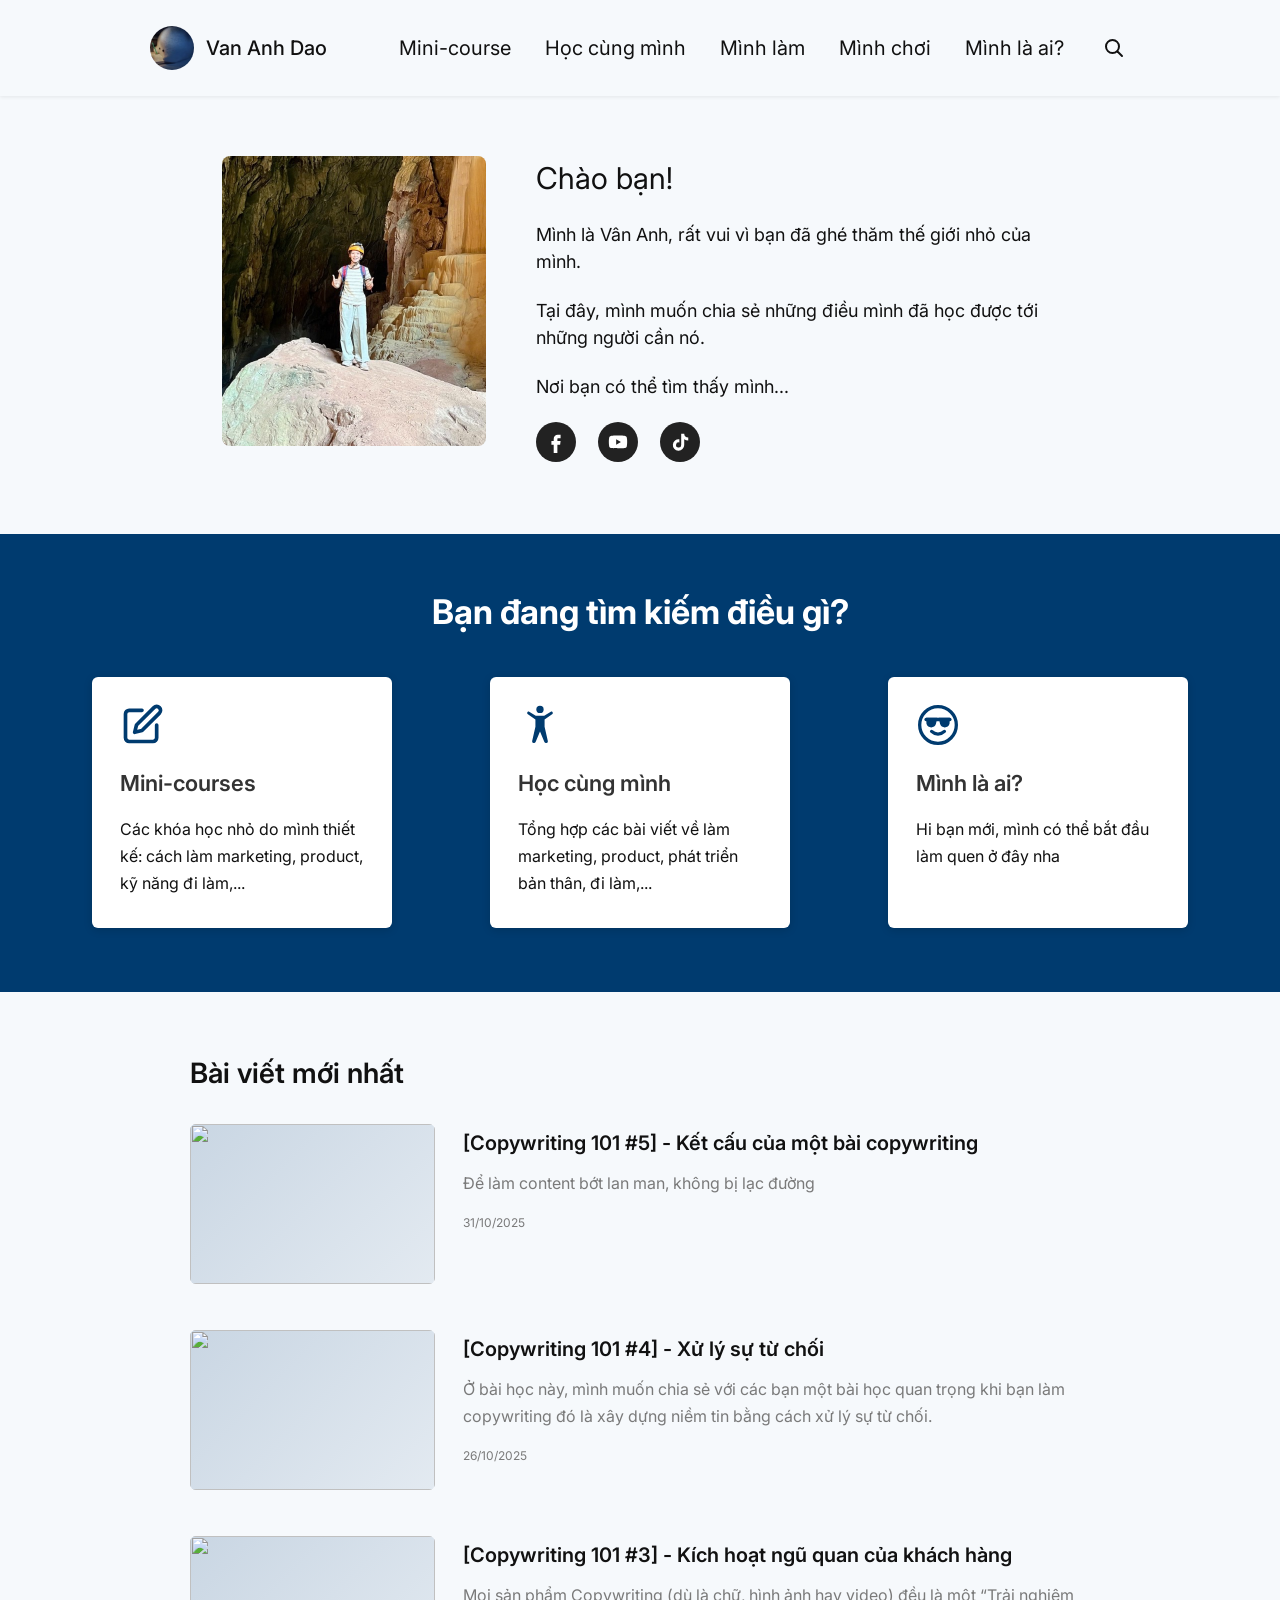
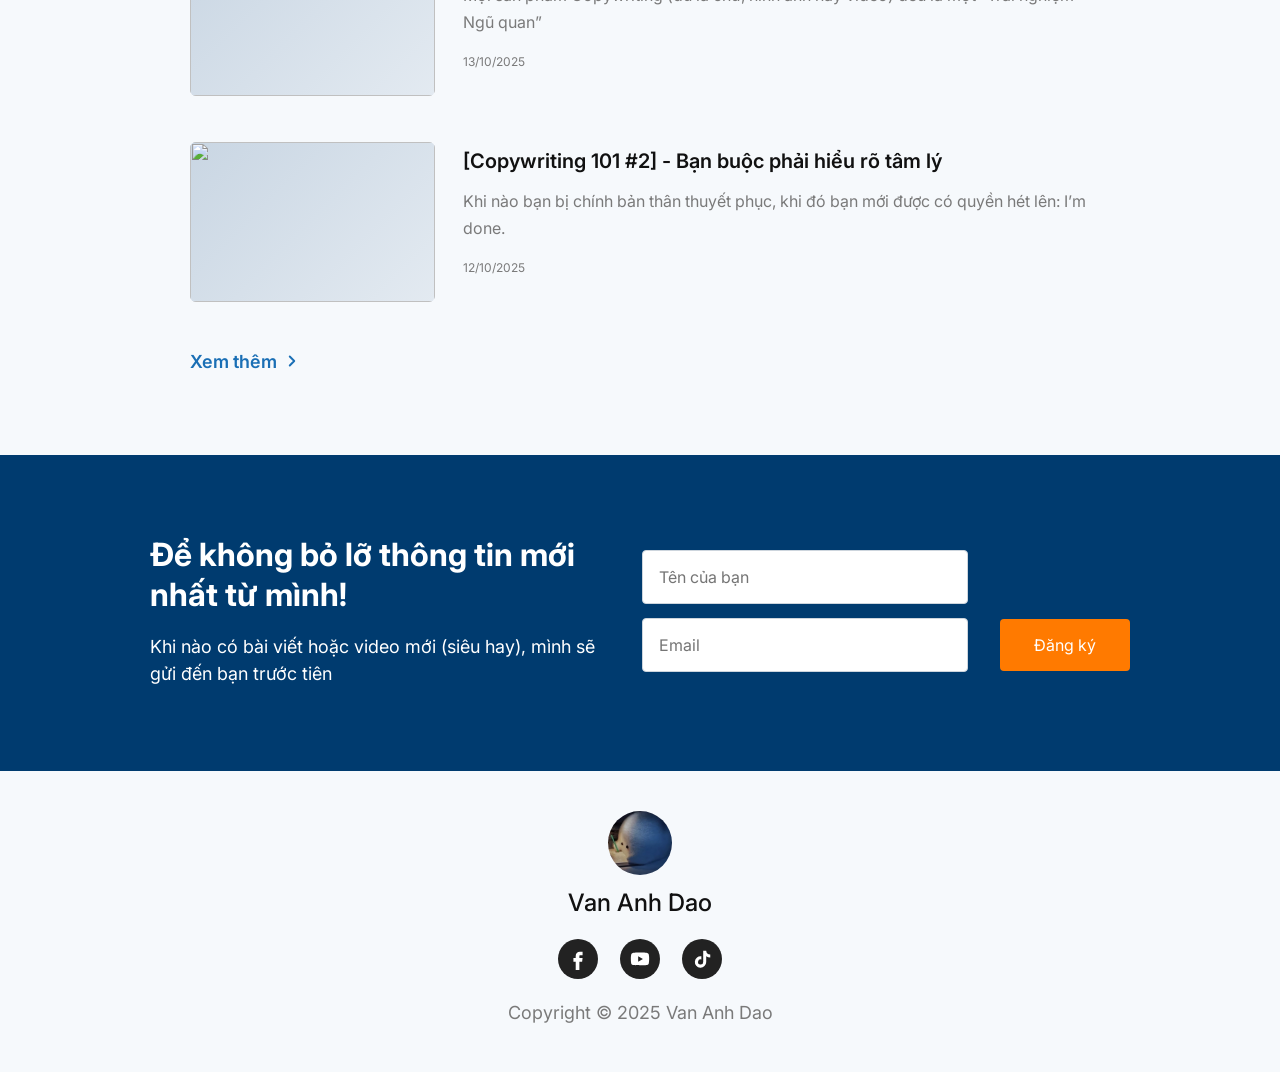
==== commit 52e5702a: "Gom phần giao diện dùng chung thành component - components.js: <site-header>, <site-subscribe>, <sit" ====
--- a/index.html
+++ b/index.html
@@ -21,6 +21,7 @@
   <link rel="preconnect" href="https://fonts.gstatic.com" crossorigin>
   <link href="https://fonts.googleapis.com/css2?family=Inter:wght@400;500;600;700&display=swap" rel="stylesheet">
   <link rel="stylesheet" href="styles.css">
+  <script src="components.js"></script>
   <style>
     /* ---------- Hero ---------- */
     .hero {
@@ -72,31 +73,7 @@
   </style>
 </head>
 <body>
-  <!-- Icon dùng chung -->
-  <svg width="0" height="0" style="position:absolute" aria-hidden="true">
-    <symbol id="i-facebook" viewBox="0 0 24 24"><path fill="currentColor" d="M14 8h3V4h-3c-2.8 0-4.5 1.8-4.5 4.6V11H7v4h2.5v9h4v-9h3l.5-4h-3.5V8.8c0-.5.3-.8.5-.8z"/></symbol>
-    <symbol id="i-youtube" viewBox="0 0 24 24"><path fill="currentColor" d="M21.6 7.2a2.5 2.5 0 0 0-1.8-1.8C18.2 5 12 5 12 5s-6.2 0-7.8.4A2.5 2.5 0 0 0 2.4 7.2 26 26 0 0 0 2 12a26 26 0 0 0 .4 4.8 2.5 2.5 0 0 0 1.8 1.8C5.8 19 12 19 12 19s6.2 0 7.8-.4a2.5 2.5 0 0 0 1.8-1.8A26 26 0 0 0 22 12a26 26 0 0 0-.4-4.8zM10 15V9l5.2 3L10 15z"/></symbol>
-    <symbol id="i-tiktok" viewBox="0 0 24 24"><path fill="currentColor" d="M16.6 3h-3.3v12.2a2.8 2.8 0 1 1-2-2.7V9.1a6.2 6.2 0 1 0 5.3 6.1V9a7.8 7.8 0 0 0 4.4 1.4V7.1A4.4 4.4 0 0 1 16.6 3z"/></symbol>
-  </svg>
-
-  <header class="site-header">
-    <div class="container wide">
-      <a class="logo" href="/"><img src="images/logo.jpg" alt="" width="44" height="44">Van Anh Dao</a>
-      <button class="icon-btn menu-btn" aria-label="Mở menu" aria-expanded="false" aria-controls="nav">
-        <svg width="26" height="26" viewBox="0 0 24 24" fill="none" stroke="currentColor" stroke-width="2" stroke-linecap="round"><path d="M4 6h16M4 12h16M4 18h16"/></svg>
-      </button>
-      <nav class="nav" id="nav">
-        <a href="/mini-course">Mini-course</a>
-        <a href="/hoc-cung-minh">Học cùng mình</a>
-        <a href="/minh-lam">Mình làm</a>
-        <a href="/minh-choi">Mình chơi</a>
-        <a href="/gioi-thieu">Mình là ai?</a>
-        <button class="icon-btn" aria-label="Tìm kiếm">
-          <svg width="24" height="24" viewBox="0 0 24 24" fill="none" stroke="currentColor" stroke-width="2" stroke-linecap="round"><circle cx="10.5" cy="10.5" r="6.5"/><path d="m20 20-4.5-4.5"/></svg>
-        </button>
-      </nav>
-    </div>
-  </header>
+  <site-header></site-header>
 
   <main>
     <section class="hero narrow">
@@ -106,11 +83,7 @@
         <p>Mình là Vân Anh, rất vui vì bạn đã ghé thăm thế giới nhỏ của mình.</p>
         <p>Tại đây, mình muốn chia sẻ những điều mình đã học được tới những người cần nó.</p>
         <p>Nơi bạn có thể tìm thấy mình...</p>
-        <div class="socials">
-          <a href="https://www.facebook.com/va.storii/" target="_blank" rel="noopener" aria-label="Facebook"><svg width="22" height="22"><use href="#i-facebook"/></svg></a>
-          <a href="https://www.youtube.com/@vanh.da0" target="_blank" rel="noopener" aria-label="YouTube"><svg width="22" height="22"><use href="#i-youtube"/></svg></a>
-          <a href="https://www.tiktok.com/@va.storii" target="_blank" rel="noopener" aria-label="TikTok"><svg width="20" height="20"><use href="#i-tiktok"/></svg></a>
-        </div>
+        <social-links></social-links>
       </div>
     </section>
 
@@ -148,36 +121,16 @@
       </a>
     </section>
 
-    <section class="subscribe">
-      <div class="container wide">
-        <div>
-          <h2>Để không bỏ lỡ thông tin mới nhất từ mình!</h2>
-          <p>Khi nào có bài viết hoặc video mới (siêu hay), mình sẽ gửi đến bạn trước tiên</p>
-        </div>
-        <form>
-          <input type="text" name="name" placeholder="Tên của bạn" aria-label="Tên của bạn" required>
-          <input type="email" name="email" placeholder="Email" aria-label="Email" required>
-          <button type="submit">Đăng ký</button>
-        </form>
-      </div>
-    </section>
+    <site-subscribe></site-subscribe>
   </main>
 
-  <footer class="site-footer">
-    <a class="logo" href="/"><img src="images/logo.jpg" alt="" width="44" height="44">Van Anh Dao</a>
-    <div class="socials">
-      <a href="https://www.facebook.com/va.storii/" target="_blank" rel="noopener" aria-label="Facebook"><svg width="22" height="22"><use href="#i-facebook"/></svg></a>
-      <a href="https://www.youtube.com/@vanh.da0" target="_blank" rel="noopener" aria-label="YouTube"><svg width="22" height="22"><use href="#i-youtube"/></svg></a>
-      <a href="https://www.tiktok.com/@va.storii" target="_blank" rel="noopener" aria-label="TikTok"><svg width="20" height="20"><use href="#i-tiktok"/></svg></a>
-    </div>
-    <small>Copyright © 2025 Van Anh Dao</small>
-  </footer>
+  <site-footer></site-footer>
 
   <script src="posts.js"></script>
   <script src="site.js"></script>
   <script>
     loadPosts().then((posts) => {
-      document.getElementById('latest').innerHTML = latestPosts(posts).slice(0, 4).map(postItemHtml).join('');
+      document.getElementById('latest').innerHTML = latestPosts(posts).slice(0, 4).map((p) => postItemHtml(p)).join('');
       observeReveal();
     });
   </script>
--- a/styles.css
+++ b/styles.css
@@ -12,6 +12,8 @@
 }
 
 * { box-sizing: border-box; }
+/* Thành phần trong components.js: không tạo khung riêng để bố cục (và menu dính trên cùng) giữ nguyên */
+site-header, site-subscribe, site-footer, social-links, share-buttons { display: contents; }
 body {
   margin: 0;
   font-family: "Inter", system-ui, -apple-system, sans-serif;
@@ -101,6 +103,50 @@
 .more[hidden] { display: none; }
 .more svg { transition: transform 0.2s; }
 .more:hover svg { transform: translateX(4px); }
+
+.post-label { display: block; color: var(--link); font-size: 14px; font-weight: 600; margin-bottom: 4px; }
+
+/* ---------- Trang dạng lưới thẻ (Mình làm, Mini-course) ---------- */
+.grid-page { max-width: 1097px; padding-top: 60px; padding-bottom: 120px; }
+.grid-page h1 { font-size: 36px; font-weight: 600; margin: 0 0 50px; }
+.grid-section + .grid-section { margin-top: 80px; }
+.grid-section > h2 { font-size: 28px; font-weight: 600; margin: 0 0 30px; }
+.card-grid {
+  display: grid;
+  grid-template-columns: repeat(3, 1fr);
+  gap: 80px 45px;
+}
+.grid-card .thumb { aspect-ratio: 313 / 204; }
+.grid-card .thumb img { transition: transform 0.4s; }
+.grid-card:hover .thumb img { transform: scale(1.04); }
+.grid-card h3 { font-size: 26px; font-weight: 500; line-height: 1.15; margin: 26px 0 22px; transition: color 0.2s; }
+.grid-card:hover h3 { color: var(--link); }
+.grid-card p {
+  color: var(--muted);
+  font-size: 16px;
+  line-height: 1.7;
+  margin: 0 0 8px;
+  display: -webkit-box;
+  -webkit-box-orient: vertical;
+  -webkit-line-clamp: 3;
+  overflow: hidden;
+}
+.grid-card time { color: var(--muted); font-size: 12px; }
+.grid-card .meta { color: var(--link); font-size: 14px; font-weight: 600; }
+
+/* ---------- Chia sẻ bài viết ---------- */
+.share {
+  max-width: 816px;
+  margin: 46px auto 0;
+  background: var(--white);
+  border-radius: 8px;
+  box-shadow: 0 2px 8px rgba(0, 0, 0, 0.12);
+  padding: 28px 24px 30px;
+  text-align: center;
+}
+.share h2 { font-size: 22px; font-weight: 600; margin: 0 0 14px; }
+.share .socials { justify-content: center; gap: 14px; }
+.share .socials a { width: 38px; height: 38px; background: #333; }
 
 /* ---------- Tab ---------- */
 .tabs { display: flex; flex-wrap: wrap; gap: 6px; }
@@ -227,8 +273,18 @@
   .subscribe form { grid-template-columns: 1fr; }
   .subscribe button { grid-column: 1; grid-row: auto; }
 
+  .grid-page { padding-top: 36px; padding-bottom: 100px; }
+  .grid-page h1 { font-size: 30px; margin-bottom: 32px; }
+  .grid-section > h2 { font-size: 24px; }
+  .card-grid { grid-template-columns: repeat(2, 1fr); gap: 48px 24px; }
+  .grid-card h3 { font-size: 22px; margin: 18px 0 12px; }
+  .share { margin-top: 28px; }
+
   .paper { padding: 32px 24px; font-size: 16px; }
   .paper p, .paper ul, .paper ol { margin-bottom: 24px; }
+}
+@media (max-width: 560px) {
+  .card-grid { grid-template-columns: 1fr; }
 }
 @media (max-width: 480px) {
   .container, .narrow, .wide { padding-left: 16px; padding-right: 16px; }
